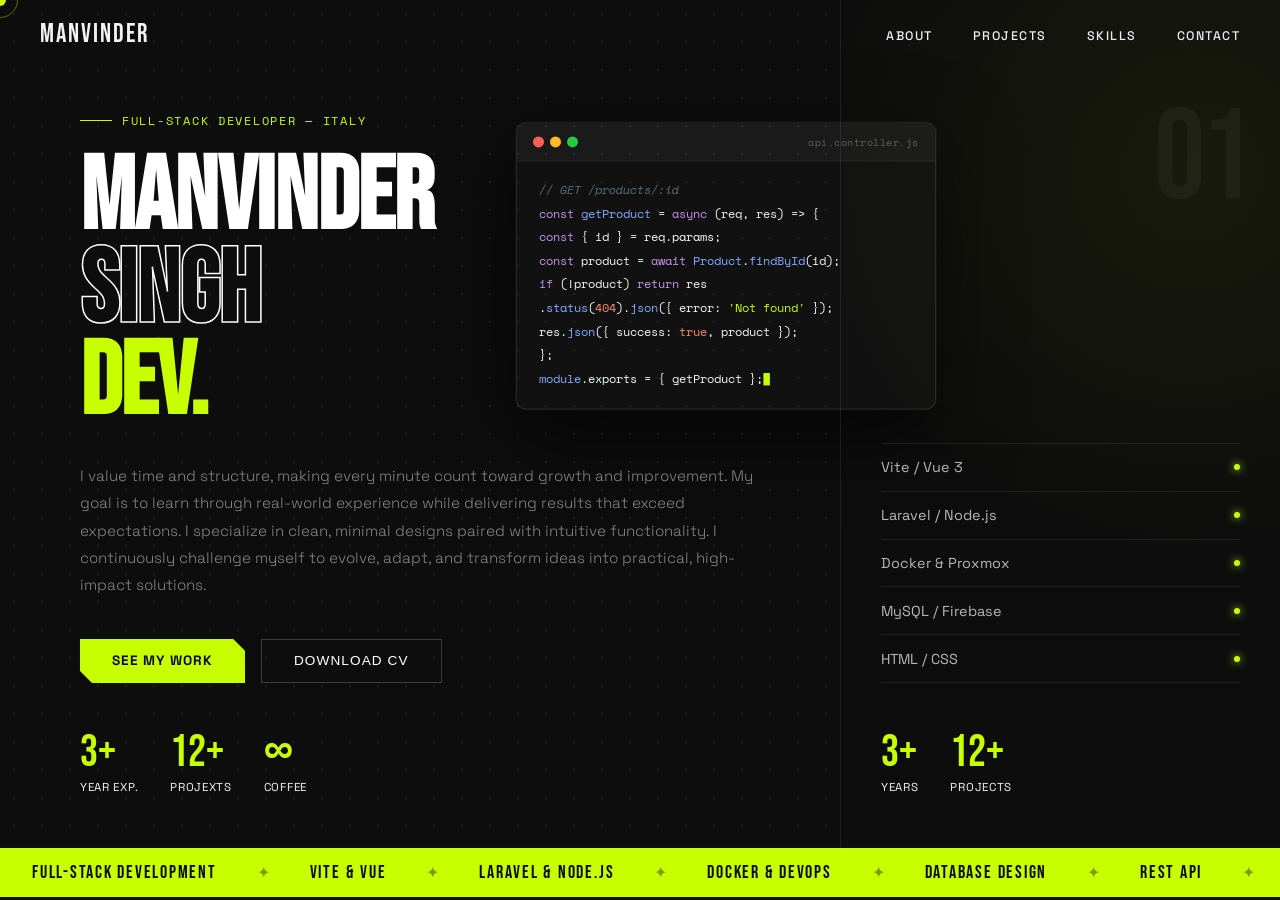
==== index.html @ b4a419e8 "[fix] view page" ====
<!DOCTYPE html>
<html lang="en">
<head>
    <meta charset="UTF-8">
    <meta name="viewport" content="width=device-width, initial-scale=1.0">
    <link rel="stylesheet" href="/css/style.css">
    <link rel="stylesheet" href="/css/navbar.css">
    <link rel="stylesheet" href="/css/main.css">
    <link href="https://fonts.googleapis.com/css2?family=Bebas+Neue&family=Space+Grotesk:wght@300;400;500;600;700&family=Space+Mono:ital@0;1&display=swap" rel="stylesheet">
    <title>Manvinder - Full Stack Web Developer</title>
</head>

<body>

    <div id="cursor"></div>
    <div id="cursor-ring"></div>

    <!-- NAVBAR -->
    <nav>
        <div class="nav-logo">Manvinder</div>
        <ul class="nav-links">
            <li><a href="">about</a></li>
            <li><a href="">projects</a></li>
            <li><a href="">skills</a></li>
            <li><a href="">contact</a></li>
        </ul>
    </nav>
    
    <!-- HERO -->
    <section id="hero">
        <!-- HERO LEFT -->
        <div class="hero-left">
            <div class="hero-label">Full-Stack Developer — Italy</div>
            <h1>MANVINDER<br>
                <span class="outline">SINGH</span><br>
                <span class="lime">DEV.</span>
            </h1>
            <p class="hero-desc">
                I value time and structure, making every minute count toward growth and improvement. My goal is to learn through real-world experience while delivering results that exceed expectations. I specialize in clean, minimal designs paired with intuitive functionality. I continuously challenge myself to evolve, adapt, and transform ideas into practical, high-impact solutions.
            </p>
            <div class="hero-ctas">
                <a href="#projects" class="btn-lime">See my work</a>
                <button href="#contacts" class="btn-contacts" onclick="openCV()">Download CV</button>
            </div>
            <div class="hero-stat-row">
                <div><div class="hs-num">3+</div><div class="hs-label">Year exp.</div></div>
                <div><div class="hs-num">12+</div><div class="hs-label">Projexts</div></div>
                <div><div class="hs-num">∞</div><div class="hs-label">Coffee</div></div>
            </div>
        </div>   

        <!-- TERMINAL CARD -->
        <div class="hero-terminal">
                <div class="ht-bar">
                    <span class="ht-dot" style="background:#ff5f57"></span>
                    <span class="ht-dot" style="background:#febc2e"></span>
                    <span class="ht-dot" style="background:#28c840"></span>
                    <span class="ht-filename">api.controller.js</span>
                </div>
                <div class="ht-body">
                    <div class="ht-line"><span class="ht-cmt">// GET /products/:id</span></div>
                    <div class="ht-line"><span class="ht-kw">const</span> <span class="ht-fn">getProduct</span> = <span class="ht-kw">async</span> (req, res) => {</div>
                    <div class="ht-line">  <span class="ht-kw">const</span> { id } = req.<span class="ht-var">params</span>;</div>
                    <div class="ht-line">  <span class="ht-kw">const</span> product = <span class="ht-kw">await</span> <span class="ht-fn">Product</span>.<span class="ht-fn">findById</span>(id);</div>
                    <div class="ht-line">  <span class="ht-kw">if</span> (!product) <span class="ht-kw">return</span> res</div>
                    <div class="ht-line">    .<span class="ht-fn">status</span>(<span class="ht-num">404</span>).<span class="ht-fn">json</span>({ error: <span class="ht-str">'Not found'</span> });</div>
                    <div class="ht-line">  res.<span class="ht-fn">json</span>({ success: <span class="ht-num">true</span>, product });</div>
                    <div class="ht-line">};</div>
                    <div class="ht-line"><span class="ht-fn">module</span>.<span class="ht-var">exports</span> = { getProduct };</div>
                </div>
        </div>
    <!-- HERO RIGHT -->
        <div class="hero-right">
            <div class="hero-num">01</div>
            <ul class="stack-list">
                <li><span>Vite / Vue 3</span><span class="stack-dot"></span></li>
                <li><span>Laravel / Node.js</span><span class="stack-dot"></span></li>
                <li><span>Docker & Proxmox</span><span class="stack-dot"></span></li>
                <li><span>MySQL / Firebase</span><span class="stack-dot"></span></li>
                <li><span>HTML / CSS</span><span class="stack-dot"></span></li>
            </ul>
            <div class="hero-stat-row">
                <div><div class="hs-num">3+</div><div class="hs-label">Years</div></div>
                <div><div class="hs-num">12+</div><div class="hs-label">Projects</div></div>
            </div>
        </div>
        
    </section>
    
    <!-- MARQUEE -->
    <div class="marquee-wrap">
        <div class="marquee-track">
            <span class="marquee-item">Full-Stack Development</span><span class="marquee-sep">✦</span>
            <span class="marquee-item">Vite &amp; Vue</span><span class="marquee-sep">✦</span>
            <span class="marquee-item">Laravel &amp; Node.js</span><span class="marquee-sep">✦</span>
            <span class="marquee-item">Docker &amp; DevOps</span><span class="marquee-sep">✦</span>
            <span class="marquee-item">Database Design</span><span class="marquee-sep">✦</span>
            <span class="marquee-item">REST API</span><span class="marquee-sep">✦</span>
            <span class="marquee-item">Open Source</span><span class="marquee-sep">✦</span>
            <span class="marquee-item">Home Lab</span><span class="marquee-sep">✦</span>
            <span class="marquee-item">Home Lab</span><span class="marquee-sep">✦</span>

            <span class="marquee-item">Full-Stack Development</span><span class="marquee-sep">✦</span>
            <span class="marquee-item">Vite &amp; Vue</span><span class="marquee-sep">✦</span>
            <span class="marquee-item">Laravel &amp; Node.js</span><span class="marquee-sep">✦</span>
            <span class="marquee-item">Docker &amp; DevOps</span><span class="marquee-sep">✦</span>
            <span class="marquee-item">Database Design</span><span class="marquee-sep">✦</span>
            <span class="marquee-item">REST API</span><span class="marquee-sep">✦</span>
            <span class="marquee-item">Open Source</span><span class="marquee-sep">✦</span>
            <span class="marquee-item">Home Lab</span><span class="marquee-sep">✦</span>
            <span class="marquee-item">Home Lab</span><span class="marquee-sep">✦</span>
        </div>
    </div>

    <!-- ABOUT -->
     <script src="/js/script.js"></script>
</body>
</html>
---- css/style.css ----
*{
    margin: 0;
    padding: 0;
    box-sizing: border-box;
    scroll-behavior: smooth;
}
:root{
    --text-light:#F5F5F0;
    --text-dark: #0d0d0d;
    --dark:#0d0d0d;
    --lime:#C8FF00;
    --border-dark:rgba(255,255,255,0.08);
}

body{
    font-family: 'Space Grotesk', sans-serif;
    background: var(--dark);
    color: var(--text-light);
    /* overflow: hidden; */
    cursor: none;
}
#cursor{
    width: 12px;
    height: 12px;
    background: var(--lime);
    border-radius: 50%;
    position: fixed;
    pointer-events: none;
    z-index: 9999;
    transition:width 0.2s,height 0.2s;
    transform:translate(-50%,-50%);
}
#cursor-ring{
    width: 36px;
    height: 36px;
    border: 1.5px solid var(--lime);
    border-radius: 50%;
    position: fixed;
    pointer-events: none;
    z-index: 9998;
    transform: translate(-50%,-50%);
    opacity: 0.4;
}

.hero-terminal{
  position: absolute;
  top: 35%; 
  left: 60%;
  transform: translate(-60%,-62%);
  width: min(420px,80%);
  background: #111;
  border: 1px solid rgba(255,255,255,0.1);
  border-radius: 10px;
  overflow: hidden;
  box-shadow: 0 24px 80px rgba(0,0,0,0.6),0 0 0 1px rgba(255,255,255,0.04);
  animation: term-float 6s ease-in-out infinite;
  z-index: 0;
}

@keyframes term-float{
  0%,100%{transform:translate(-60%,-62%) translateY(0)}
  50%{transform:translate(-60%,-62%) translateY(-12px)}
}
.ht-bar{
  display:flex;align-items:center;gap:6px;
  padding:0.65rem 1rem;
  background:#1a1a1a;
  border-bottom:1px solid rgba(255,255,255,0.06);
}
.ht-dot{width:11px;height:11px;border-radius:50%}
.ht-filename{
  font-family:'Space Mono',monospace;
  font-size: 0.65rem;
  color: rgba(255,255,255,0.3);
  margin-left: auto;
  letter-spacing: 0.05em;
}
.ht-body{padding:1.2rem 1.4rem;display:flex;flex-direction:column;gap:4px}
.ht-line{
  font-family:'Space Mono',monospace;
  font-size:0.72rem;line-height:1.7;
  white-space:nowrap;overflow:hidden;
  width:0;
  animation:type-in 0.5s steps(30,end) forwards;
}


/* stagger each line */
.ht-line:nth-child(1){animation-delay:0.3s}
.ht-line:nth-child(2){animation-delay:0.9s}
.ht-line:nth-child(3){animation-delay:1.5s}
.ht-line:nth-child(4){animation-delay:2.1s}
.ht-line:nth-child(5){animation-delay:2.7s}
.ht-line:nth-child(6){animation-delay:3.3s}
.ht-line:nth-child(7){animation-delay:3.9s}
.ht-line:nth-child(8){animation-delay:4.5s}
.ht-line:nth-child(9){animation-delay:5.1s}
@keyframes type-in{to{width:100%}}


/* cursor blink on last line */
.ht-line:last-child::after{
  content:'█';color:var(--lime);
  animation:blink 1s step-end infinite;
  font-size:0.65rem;
}
@keyframes blink{0%,100%{opacity:1}50%{opacity:0}}


/* syntax colours */
.ht-kw{color:#c792ea}
.ht-fn{color:#82aaff}
.ht-str{color:var(--lime)}
.ht-cmt{color:#546e7a;font-style:italic}
.ht-num{color:#f78c6c}
.ht-var{color:#eefff7}

/* dot-grid background on hero-left */
.hero-left{
  background-image:radial-gradient(rgba(255,255,255,0.07) 1px,transparent 1px);
  background-size:28px 28px;
}
---- css/navbar.css ----
nav{
    display: flex;
    justify-content: space-between;
    position: fixed;
    align-items: center;
    top: 0;
    right: 0;
    left: 0;
    z-index: 100;
    padding: 1.2rem 2.5rem;
    mix-blend-mode: difference;
}
.nav-logo{
    font-family:'Bebas Neue',sans-serif;
    font-size:1.6rem;letter-spacing:2px;
    color:#fff
}
.nav-links{
    display:flex;
    gap:2.5rem;
    list-style:none
}
.nav-links a{
    text-decoration:none;
    color:#fff;font-size:0.78rem;
    font-weight:500;letter-spacing:0.12em;
    text-transform:uppercase;
    transition:color 0.2s}
.nav-links a:hover{
    color:var(--lime)
}
---- css/main.css ----
#hero {
    height: 95.3vh;
    display: grid;
    grid-template-columns: 1fr 440px;
    position: relative;
    overflow: hidden;
}
.hero-left {
    padding: 6rem 5rem 4rem;
    display: flex;
    flex-direction: column;
    justify-content: flex-end;
    position: relative;
    z-index: 1;
}
.hero-label {
    font-family: 'Space Mono',monospace;
    font-size: 0.72rem;
    letter-spacing: 0.15em;
    text-transform: uppercase;
    color: var(--lime);margin-bottom:1.5rem;
    display: flex;
    align-items: center;
    gap: 10px;
}
.hero-label::before {
    content: '';
    display: block;
    width: 32px;
    height: 1px;
    background: var(--lime);
}
h1 {
    font-family: 'Bebas Neue',sans-serif;
    font-size: clamp(4rem,8vw,8rem);
    line-height: 0.9;
    letter-spacing: -1px;
    color: #fff;
}
h1 .outline {
    -webkit-text-stroke: 1.5px #fff;
    color: transparent;
}
h1 .lime {
    color: var(--lime);
}
.hero-desc {
    font-size: 0.95rem;
    color: rgba(255,255,255,0.5);
    max-width: 800px;
    margin-top: 2rem;
    line-height: 1.8;
    font-weight: 300;
}
.hero-ctas {
    display: flex;
    gap: 1rem;
    margin-top: 2.5rem;
    flex-wrap: wrap;
}
.btn-lime {
    background: var(--lime);
    color: var(--dark);
    padding: 0.85rem 2rem;
    font-weight: 700;
    font-size: 0.85rem;
    text-decoration: none;
    letter-spacing: 0.08em;
    text-transform: uppercase;
    transition: transform 0.2s,box-shadow 0.2s;
    clip-path: polygon(0 0,calc(100% - 12px) 0,100% 12px,100% 100%,12px 100%,0 calc(100% - 12px));
}
.btn-lime:hover {
    transform: translate(-2px,-2px);
    box-shadow: 4px 4px 0 rgba(200,255,0,0.3);
}
.btn-contacts {
    background: transparent;
    color: #fff;
    padding: 0.85rem 2rem;
    font-weight: 500;
    font-size: 0.85rem;
    text-decoration: none;
    letter-spacing: 0.08em;
    text-transform: uppercase;
    border: 1px solid rgba(255,255,255,0.2);
    transition: border-color 0.2s,background 0.2s;
}
.btn-contacts:hover {
    border-color: var(--lime);
    background: rgba(200,255,0,0.06);
}
.hero-right {
    background: var(--mid);
    border-left: 1px solid var(--border-dark);
    display: flex;
    flex-direction: column;
    justify-content: flex-end;
    padding: 8rem 2.5rem 4rem;
    position: relative;
    overflow: hidden;
}
.hero-right::before {
    content: '';
    position: absolute;
    top: 0;
    left: 0;
    right: 0;
    bottom: 0;
    background: radial-gradient(circle at 80% 20%,rgba(200,255,0,0.06) 0%,transparent 50%);
}
.hero-num {
    font-family: 'Bebas Neue',sans-serif;
    font-size: 8rem;
    line-height: 1;
    color: rgba(255,255,255,0.04);
    position: absolute;
    top: 6rem;
    right: 2rem;
    letter-spacing: -4px;
}
.stack-list {
    list-style: none;
    position: relative;
    z-index:1;
}
.stack-list li {
    display: flex;
    align-items: center;
    justify-content: space-between;
    padding: 0.9rem 0;
    border-bottom: 1px solid var(--border-dark);
    font-size: 0.9rem;
    color: rgba(255,255,255,0.7);
}
.stack-list li:first-child {
    border-top:1px solid var(--border-dark);
}
.stack-dot {
    width: 6px;
    height: 6px;
    border-radius: 50%;
    background: var(--lime);
    box-shadow: 0 0 8px var(--lime);
}
.hero-stat-row {
    display: flex;
    gap: 2rem;
    margin-top: 3rem;
    position: relative;
    z-index: 1;
}
.hs-num {
    font-family: 'Bebas Neue',sans-serif;
    font-size: 2.8rem;
    color: var(--lime);
    line-height: 1;
}
.hs-label {
    font-size: 0.72rem;
    color: var(--muted);
    letter-spacing: 0.06em;
    margin-top: 4px;
    text-transform: uppercase;
}
.marquee-wrap {
    background: var(--lime);
    color: var(--dark);
    padding: 0.9rem 0;
    overflow: hidden;
    white-space: nowrap;
    margin-top: -10px;
}
.marquee-track { 
    display:inline-flex;
    animation:marquee 18s linear infinite;
}
.marquee-item {
    font-family: 'Bebas Neue',sans-serif;
    font-size: 1.1rem;
    letter-spacing: 0.1em;
    padding: 0 2rem;
}
.marquee-sep {
    margin: 0 0.5rem;
    opacity: 0.4;
}

@keyframes marquee {
    from{ transform:translateX(0); } 
    to{ transform:translateX(-50%); }
}
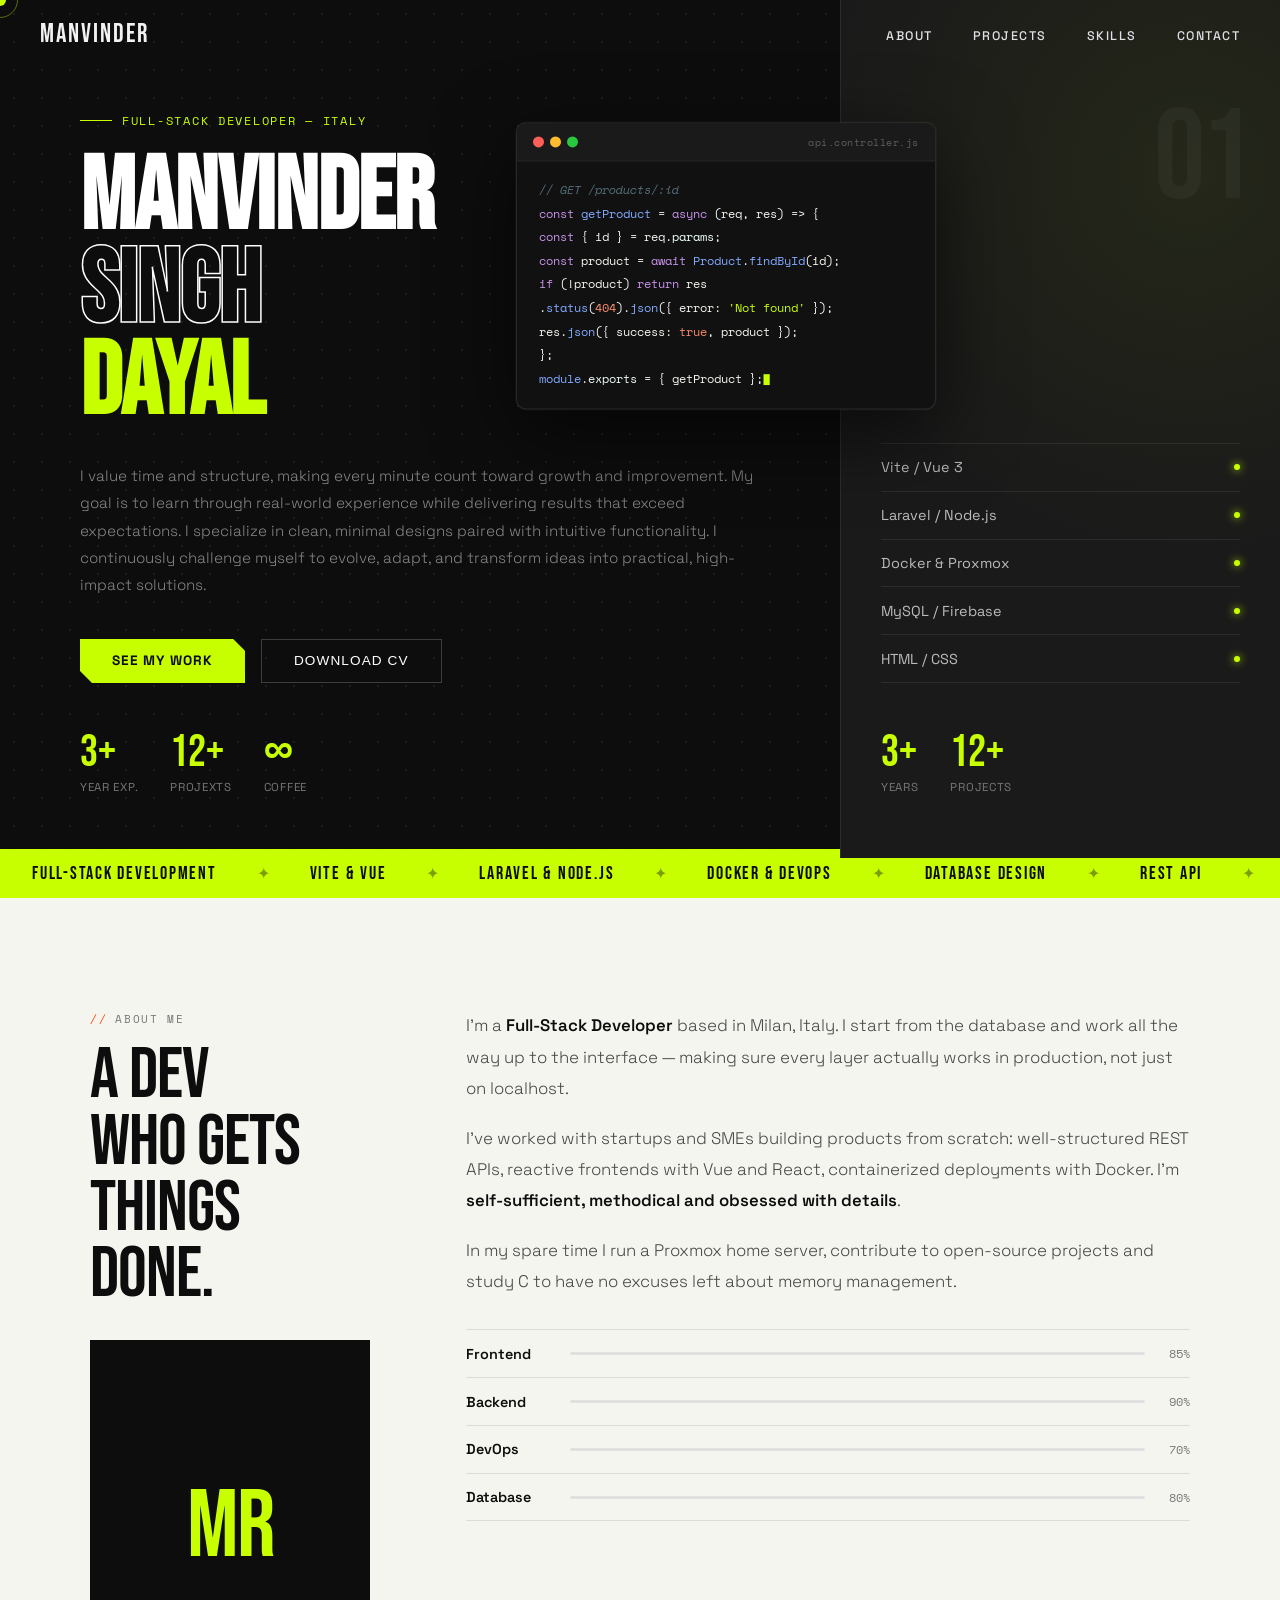
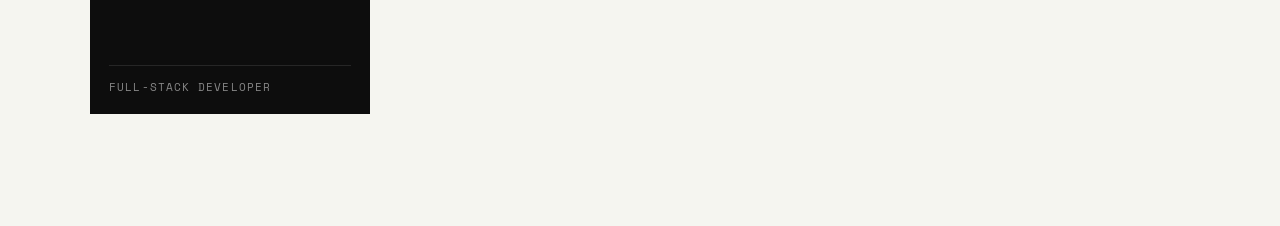
==== commit f2028692: "[added] about me section" ====
--- a/index.html
+++ b/index.html
@@ -6,6 +6,7 @@
     <link rel="stylesheet" href="/css/style.css">
     <link rel="stylesheet" href="/css/navbar.css">
     <link rel="stylesheet" href="/css/main.css">
+    <link rel="stylesheet" href="/css/aboutme.css">
     <link href="https://fonts.googleapis.com/css2?family=Bebas+Neue&family=Space+Grotesk:wght@300;400;500;600;700&family=Space+Mono:ital@0;1&display=swap" rel="stylesheet">
     <title>Manvinder - Full Stack Web Developer</title>
 </head>
@@ -33,7 +34,7 @@
             <div class="hero-label">Full-Stack Developer — Italy</div>
             <h1>MANVINDER<br>
                 <span class="outline">SINGH</span><br>
-                <span class="lime">DEV.</span>
+                <span class="lime">DAYAL</span>
             </h1>
             <p class="hero-desc">
                 I value time and structure, making every minute count toward growth and improvement. My goal is to learn through real-world experience while delivering results that exceed expectations. I specialize in clean, minimal designs paired with intuitive functionality. I continuously challenge myself to evolve, adapt, and transform ideas into practical, high-impact solutions.
@@ -98,7 +99,7 @@
             <span class="marquee-item">REST API</span><span class="marquee-sep">✦</span>
             <span class="marquee-item">Open Source</span><span class="marquee-sep">✦</span>
             <span class="marquee-item">Home Lab</span><span class="marquee-sep">✦</span>
-            <span class="marquee-item">Home Lab</span><span class="marquee-sep">✦</span>
+            <span class="marquee-item">n8n</span><span class="marquee-sep">✦</span>
 
             <span class="marquee-item">Full-Stack Development</span><span class="marquee-sep">✦</span>
             <span class="marquee-item">Vite &amp; Vue</span><span class="marquee-sep">✦</span>
@@ -108,10 +109,45 @@
             <span class="marquee-item">REST API</span><span class="marquee-sep">✦</span>
             <span class="marquee-item">Open Source</span><span class="marquee-sep">✦</span>
             <span class="marquee-item">Home Lab</span><span class="marquee-sep">✦</span>
-            <span class="marquee-item">Home Lab</span><span class="marquee-sep">✦</span>
+            <span class="marquee-item">n8n</span><span class="marquee-sep">✦</span>
         </div>
     </div>
-
+    <section id="about">
+        <div class="about-inner">
+            <div class="about-sidebar reveal-left">
+            <div class="about-tag">About me</div>
+            <div class="about-heading">A DEV<br>WHO GETS<br>THINGS DONE.</div>
+            <div class="about-img-block">MR</div>
+            </div>
+            <div class="about-main reveal">
+            <p>I'm a <strong>Full-Stack Developer</strong> based in Milan, Italy. I start from the database and work all the way up to the interface — making sure every layer actually works in production, not just on localhost.</p>
+            <p>I've worked with startups and SMEs building products from scratch: well-structured REST APIs, reactive frontends with Vue and React, containerized deployments with Docker. I'm <strong>self-sufficient, methodical and obsessed with details</strong>.</p>
+            <p>In my spare time I run a Proxmox home server, contribute to open-source projects and study C to have no excuses left about memory management.</p>
+            <div class="about-values">
+                <div class="value-row">
+                <span class="value-name">Frontend</span>
+                <div class="value-bar"><div class="value-fill" data-w="85" style="width:0%"></div></div>
+                <span class="value-pct">85%</span>
+                </div>
+                <div class="value-row">
+                <span class="value-name">Backend</span>
+                <div class="value-bar"><div class="value-fill" data-w="90" style="width:0%"></div></div>
+                <span class="value-pct">90%</span>
+                </div>
+                <div class="value-row">
+                <span class="value-name">DevOps</span>
+                <div class="value-bar"><div class="value-fill" data-w="70" style="width:0%"></div></div>
+                <span class="value-pct">70%</span>
+                </div>
+                <div class="value-row">
+                <span class="value-name">Database</span>
+                <div class="value-bar"><div class="value-fill" data-w="80" style="width:0%"></div></div>
+                <span class="value-pct">80%</span>
+                </div>
+            </div>
+            </div>
+        </div>
+    </section>
     <!-- ABOUT -->
      <script src="/js/script.js"></script>
 </body>
--- a/css/style.css
+++ b/css/style.css
@@ -5,11 +5,16 @@
     scroll-behavior: smooth;
 }
 :root{
+    --lime:#C8FF00;
+    --dark:#0D0D0D;
+    --mid:#1A1A1A;
+    --panel:#F5F5F0;
+    --accent:#FF3D00;
     --text-light:#F5F5F0;
-    --text-dark: #0d0d0d;
-    --dark:#0d0d0d;
-    --lime:#C8FF00;
+    --text-dark:#0D0D0D;
+    --muted:#777;
     --border-dark:rgba(255,255,255,0.08);
+    --border-light:rgba(0,0,0,0.1);
 }
 
 body{
@@ -54,7 +59,7 @@
   overflow: hidden;
   box-shadow: 0 24px 80px rgba(0,0,0,0.6),0 0 0 1px rgba(255,255,255,0.04);
   animation: term-float 6s ease-in-out infinite;
-  z-index: 0;
+  z-index: 999;
 }
 
 @keyframes term-float{
--- a/css/navbar.css
+++ b/css/navbar.css
@@ -6,7 +6,7 @@
     top: 0;
     right: 0;
     left: 0;
-    z-index: 100;
+    z-index: 1000;
     padding: 1.2rem 2.5rem;
     mix-blend-mode: difference;
 }
--- a/css/main.css
+++ b/css/main.css
@@ -4,6 +4,7 @@
     grid-template-columns: 1fr 440px;
     position: relative;
     overflow: hidden;
+    /* z-index: 999; */
 }
 .hero-left {
     padding: 6rem 5rem 4rem;
@@ -43,6 +44,9 @@
 }
 h1 .lime {
     color: var(--lime);
+}
+button{
+    cursor: none;
 }
 .hero-desc {
     font-size: 0.95rem;
@@ -69,7 +73,11 @@
     text-transform: uppercase;
     transition: transform 0.2s,box-shadow 0.2s;
     clip-path: polygon(0 0,calc(100% - 12px) 0,100% 12px,100% 100%,12px 100%,0 calc(100% - 12px));
-}
+    cursor: none;
+}
+/* .btn-lime:hover, #cursor{
+    background-color: black;
+} */
 .btn-lime:hover {
     transform: translate(-2px,-2px);
     box-shadow: 4px 4px 0 rgba(200,255,0,0.3);
@@ -122,7 +130,7 @@
 .stack-list {
     list-style: none;
     position: relative;
-    z-index:1;
+    z-index: 1;
 }
 .stack-list li {
     display: flex;
@@ -169,7 +177,7 @@
     padding: 0.9rem 0;
     overflow: hidden;
     white-space: nowrap;
-    margin-top: -10px;
+    margin-top: -9px;
 }
 .marquee-track { 
     display:inline-flex;
@@ -189,4 +197,20 @@
 @keyframes marquee {
     from{ transform:translateX(0); } 
     to{ transform:translateX(-50%); }
+}
+
+
+@media(max-width:1000px){
+  #hero{grid-template-columns:1fr}
+  .hero-right{display:none}
+  .about-inner{grid-template-columns:1fr;gap:3rem}
+  nav{padding:1rem 1.5rem}
+  nav .nav-links{display:none}
+  .hero-terminal{ width: min(400px); top: 30%; left: 75%;}
+}
+@media(max-width:600px){
+  #hero{grid-template-columns:1fr; height: fit-content;}
+  .hero-terminal{ width: min(400px); top: 125%; left: 60%;}
+  .marquee-wrap{margin-top: -3px;}
+  nav{display: hidden;}
 }
--- a/css/aboutme.css
+++ b/css/aboutme.css
@@ -0,0 +1,116 @@
+#about{
+    background:var(--panel);
+    color:var(--text-dark);
+    padding:7rem 2.5rem
+}
+.about-inner{
+    max-width:1100px;
+    margin:0 auto;
+    display:grid;
+    grid-template-columns:280px 1fr;
+    gap:6rem;
+    align-items:start
+}
+.about-tag{
+    font-family:'Space Mono',monospace;
+    font-size:0.7rem;
+    letter-spacing:0.15em;
+    text-transform:uppercase;
+    color:var(--muted);  
+    margin-bottom:1rem;
+    display:flex;
+    align-items:center;
+    gap:8px
+}
+.about-tag::before{
+    content:'//';
+    color:var(--accent);
+    font-style:italic
+}
+.about-heading{
+    font-family:'Bebas Neue',sans-serif;
+    font-size:4.5rem;
+    line-height:0.92;
+    letter-spacing:-1px;
+    color:var(--dark);
+    margin-bottom:2rem
+}
+.about-img-block{
+    width:100%;
+    aspect-ratio:3/4;
+    background:var(--dark);
+    display:flex;
+    align-items:center;
+    justify-content:center;
+    font-family:'Bebas Neue',sans-serif;
+    font-size:6rem;color:var(--lime);
+    letter-spacing:-2px;
+    position:relative;
+    overflow:hidden
+}
+.about-img-block::after{
+    content:'Full-Stack Developer';
+    position:absolute;
+    bottom:1.2rem;
+    left:1.2rem;
+    right:1.2rem;
+    font-family:'Space Mono',monospace;
+    font-size:0.68rem;
+    color:rgba(255,255,255,0.5);
+    letter-spacing:0.1em;
+    text-transform:uppercase;
+    border-top:1px solid rgba(255,255,255,0.1);
+    padding-top:0.8rem
+}
+.about-main p{
+    font-size:1.05rem;
+    line-height:1.85;
+    color:#444;
+    margin-bottom:1.2rem;
+    font-weight:300
+}
+.about-main p strong{
+    color:var(--dark);
+    font-weight:600
+}
+.about-values{
+    display:flex;
+    flex-direction:column;
+    gap:0;
+    margin-top:2rem
+}
+.value-row{
+    display:flex;
+    align-items:center;
+    justify-content:space-between;
+    padding:0.9rem 0;
+    border-bottom:1px solid var(--border-light);
+    font-size:0.9rem
+}
+.value-row:first-child{
+    border-top:1px solid var(--border-light)
+}
+.value-name{
+    font-weight:600;
+    color:var(--dark);
+    min-width:80px
+}
+.value-bar{
+    flex:1;
+    height:3px;
+    background:#e0e0e0;
+    margin:0 1.5rem;
+    border-radius:2px;
+    overflow:hidden
+}
+.value-fill{
+    height:100%;
+    background:var(--dark);
+    border-radius:2px;
+    transition:width 1.2s cubic-bezier(.2,.8,.2,1);
+}
+.value-pct{
+    font-family:'Space Mono',monospace;
+    font-size:0.75rem;
+    color:var(--muted)
+}
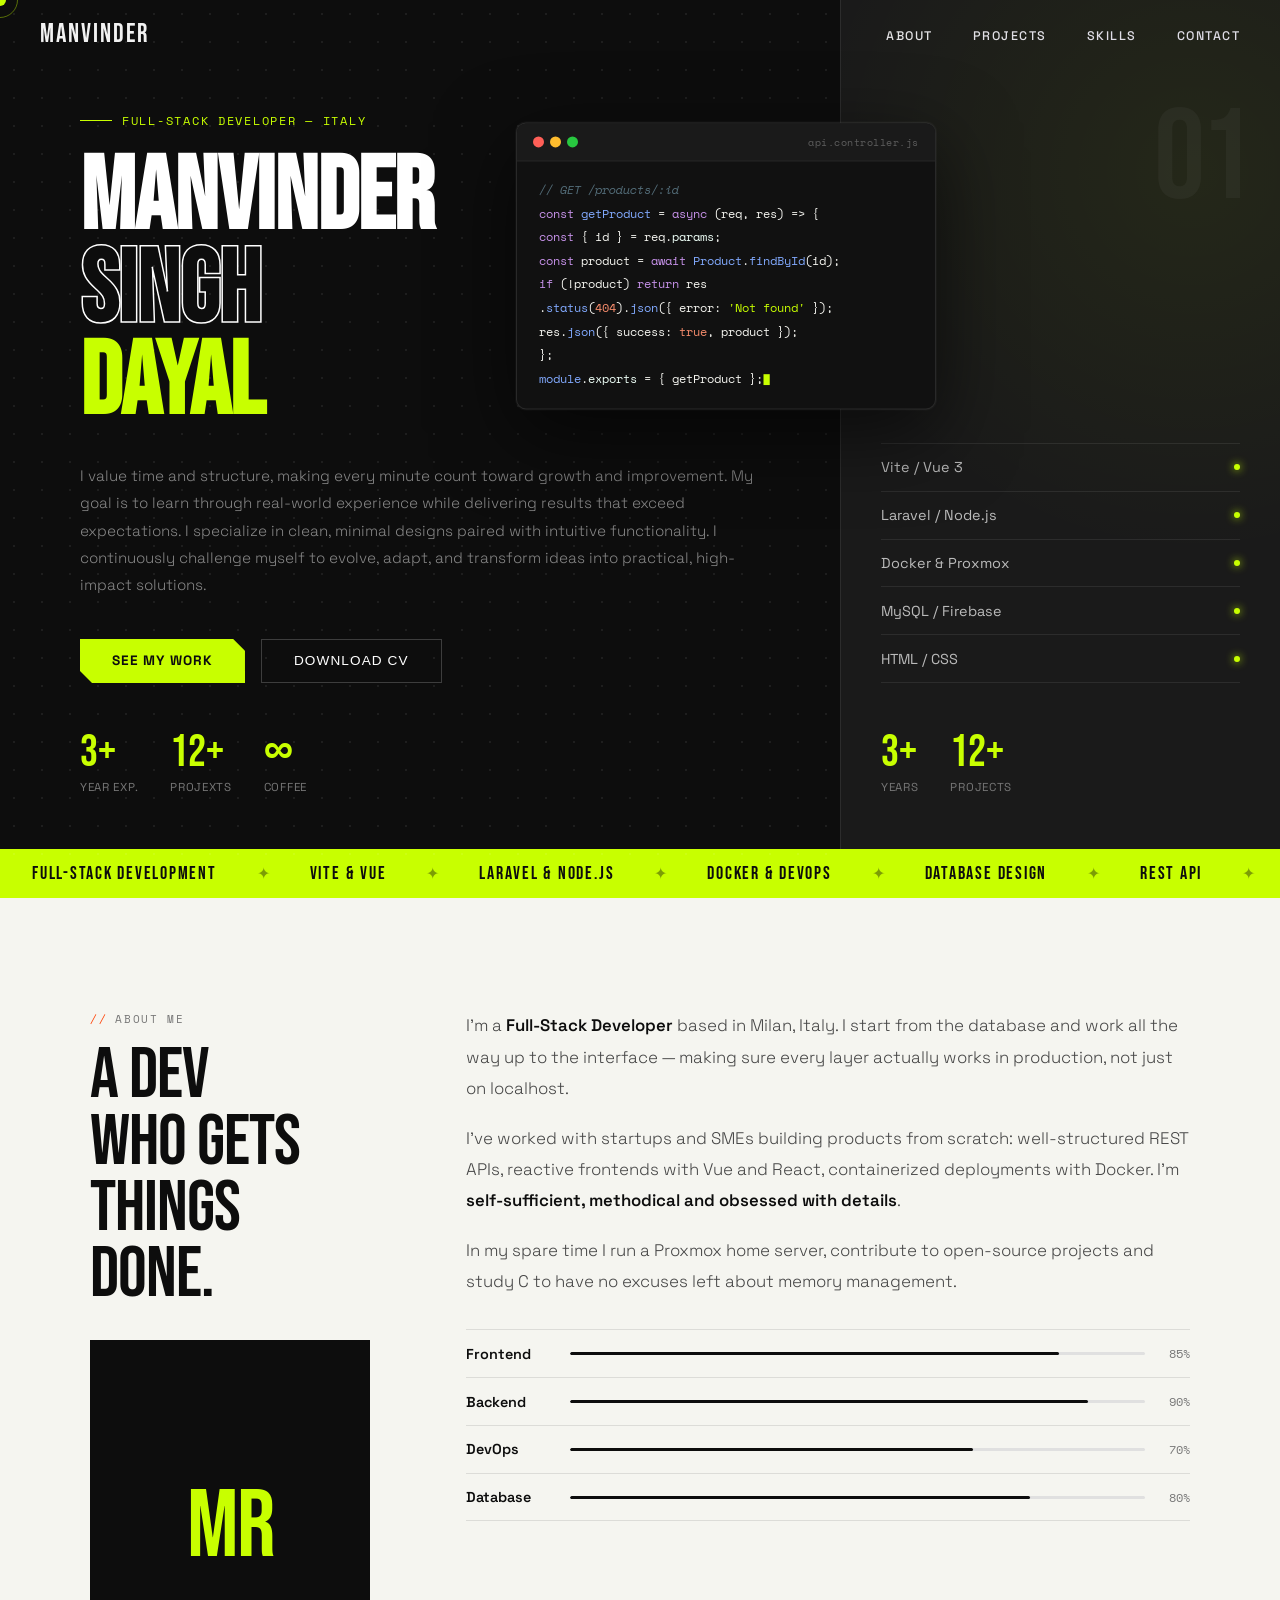
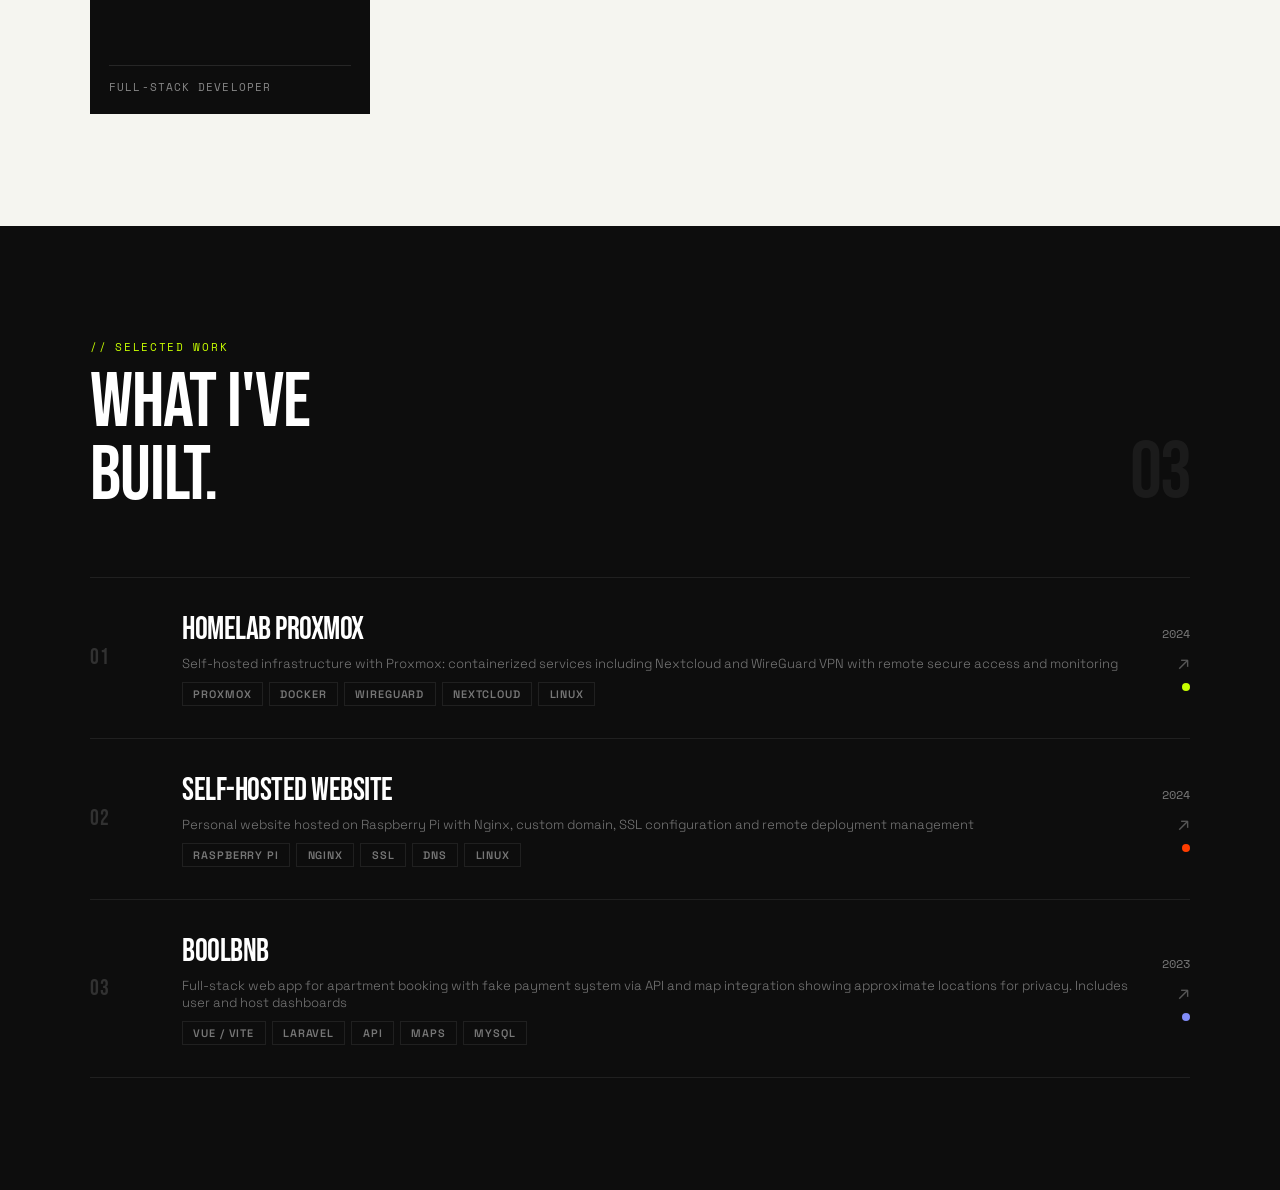
==== commit 0faea38d: "[added] project section, loading animations annd other minor fixes" ====
--- a/index.html
+++ b/index.html
@@ -5,8 +5,9 @@
     <meta name="viewport" content="width=device-width, initial-scale=1.0">
     <link rel="stylesheet" href="/css/style.css">
     <link rel="stylesheet" href="/css/navbar.css">
+    <link rel="stylesheet" href="/css/aboutme.css">
+    <link rel="stylesheet" href="/css/projects.css">
     <link rel="stylesheet" href="/css/main.css">
-    <link rel="stylesheet" href="/css/aboutme.css">
     <link href="https://fonts.googleapis.com/css2?family=Bebas+Neue&family=Space+Grotesk:wght@300;400;500;600;700&family=Space+Mono:ital@0;1&display=swap" rel="stylesheet">
     <title>Manvinder - Full Stack Web Developer</title>
 </head>
@@ -112,6 +113,9 @@
             <span class="marquee-item">n8n</span><span class="marquee-sep">✦</span>
         </div>
     </div>
+
+
+    <!-- ABOUT ME -->
     <section id="about">
         <div class="about-inner">
             <div class="about-sidebar reveal-left">
@@ -148,7 +152,90 @@
             </div>
         </div>
     </section>
-    <!-- ABOUT -->
+
+    <!-- PROJECTS -->
+    <section id="projects">
+        <div class="proj-header reveal">
+            <div>
+                <div class="sec-tag">Selected work</div>
+                <div class="proj-title">WHAT I'VE<br>BUILT.</div>
+            </div>
+            <div class="proj-counter">03</div>
+        </div>
+
+        <div class="projects-list">
+
+            <!-- PROGETTO 1 -->
+            <div class="project-item reveal">
+                <div class="pi-num">01</div>
+                <div>
+                    <div class="pi-title">HOMELAB PROXMOX</div>
+                    <div class="pi-desc">
+                        Self-hosted infrastructure with Proxmox: containerized services including Nextcloud and WireGuard VPN with remote secure access and monitoring
+                    </div>
+                    <div class="pi-tags">
+                        <span class="pi-tag">Proxmox</span>
+                        <span class="pi-tag">Docker</span>
+                        <span class="pi-tag">WireGuard</span>
+                        <span class="pi-tag">Nextcloud</span>
+                        <span class="pi-tag">Linux</span>
+                    </div>
+                </div>
+                <div class="pi-right">
+                    <span class="pi-year">2024</span>
+                    <span class="pi-arrow">↗</span>
+                    <div class="pi-color" style="background:var(--lime)"></div>
+                </div>
+            </div>
+
+            <!-- PROGETTO 2 -->
+            <div class="project-item reveal">
+                <div class="pi-num">02</div>
+                <div>
+                    <div class="pi-title">SELF-HOSTED WEBSITE</div>
+                    <div class="pi-desc">
+                        Personal website hosted on Raspberry Pi with Nginx, custom domain, SSL configuration and remote deployment management
+                    </div>
+                    <div class="pi-tags">
+                        <span class="pi-tag">Raspberry Pi</span>
+                        <span class="pi-tag">Nginx</span>
+                        <span class="pi-tag">SSL</span>
+                        <span class="pi-tag">DNS</span>
+                        <span class="pi-tag">Linux</span>
+                    </div>
+                </div>
+                <div class="pi-right">
+                    <span class="pi-year">2024</span>
+                    <span class="pi-arrow">↗</span>
+                    <div class="pi-color" style="background:var(--accent)"></div>
+                </div>
+            </div>
+
+            <!-- PROGETTO 3 -->
+            <div class="project-item reveal">
+                <div class="pi-num">03</div>
+                <div>
+                    <div class="pi-title">BOOLBNB</div>
+                    <div class="pi-desc">
+                        Full-stack web app for apartment booking with fake payment system via API and map integration showing approximate locations for privacy. Includes user and host dashboards
+                    </div>
+                    <div class="pi-tags">
+                        <span class="pi-tag">Vue / Vite</span>
+                        <span class="pi-tag">Laravel</span>
+                        <span class="pi-tag">API</span>
+                        <span class="pi-tag">Maps</span>
+                        <span class="pi-tag">MySQL</span>
+                    </div>
+                </div>
+                <div class="pi-right">
+                    <span class="pi-year">2023</span>
+                    <span class="pi-arrow">↗</span>
+                    <div class="pi-color" style="background:#818CF8"></div>
+                </div>
+            </div>
+
+        </div>
+    </section>
      <script src="/js/script.js"></script>
 </body>
 </html>
--- a/css/style.css
+++ b/css/style.css
@@ -47,20 +47,7 @@
     opacity: 0.4;
 }
 
-.hero-terminal{
-  position: absolute;
-  top: 35%; 
-  left: 60%;
-  transform: translate(-60%,-62%);
-  width: min(420px,80%);
-  background: #111;
-  border: 1px solid rgba(255,255,255,0.1);
-  border-radius: 10px;
-  overflow: hidden;
-  box-shadow: 0 24px 80px rgba(0,0,0,0.6),0 0 0 1px rgba(255,255,255,0.04);
-  animation: term-float 6s ease-in-out infinite;
-  z-index: 999;
-}
+
 
 @keyframes term-float{
   0%,100%{transform:translate(-60%,-62%) translateY(0)}
@@ -124,4 +111,24 @@
 .hero-left{
   background-image:radial-gradient(rgba(255,255,255,0.07) 1px,transparent 1px);
   background-size:28px 28px;
+}
+
+
+.reveal{
+  opacity:0;
+  transform:translateY(40px);
+  transition:opacity 0.7s ease,transform 0.7s ease
+}
+.reveal.visible{
+  opacity:1;
+  transform:translateY(0)
+}
+.reveal-left{
+  opacity:0;
+  transform:translateX(-30px);
+  transition:opacity 0.7s ease,transform 0.7s ease
+}
+.reveal-left.visible{
+  opacity:1;
+  transform:translateX(0)
 }
--- a/css/projects.css
+++ b/css/projects.css
@@ -0,0 +1,137 @@
+#projects {
+    background: var(--dark);
+    padding: 7rem 2.5rem;
+}
+
+.proj-header {
+    max-width: 1100px;
+    margin: 0 auto 4rem;
+    display: flex;
+    align-items: flex-end;
+    justify-content: space-between;
+}
+
+.sec-tag {
+    font-family: 'Space Mono', monospace;
+    font-size: 0.7rem;
+    letter-spacing: 0.15em;
+    text-transform: uppercase;
+    color: var(--lime);
+    display: flex;
+    align-items: center;
+    gap: 8px;
+    margin-bottom: 0.75rem;
+}
+
+.sec-tag::before {
+    content: '//';
+}
+
+.proj-title {
+    font-family: 'Bebas Neue', sans-serif;
+    font-size: clamp(3rem, 6vw, 5.5rem);
+    line-height: 0.95;
+    letter-spacing: -1px;
+    color: #fff;
+}
+
+.proj-counter {
+    font-family: 'Bebas Neue', sans-serif;
+    font-size: 5rem;
+    color: rgba(255, 255, 255, 0.06);
+    letter-spacing: -2px;
+    line-height: 1;
+}
+
+/* LISTA PROGETTI */
+.projects-list {
+    max-width: 1100px;
+    margin: 0 auto;
+}
+
+.project-item {
+    display: grid;
+    grid-template-columns: 60px 1fr auto;
+    gap: 2rem;
+    align-items: center;
+    padding: 2rem 0;
+    border-bottom: 1px solid var(--border-dark);
+    cursor: default;
+}
+
+.project-item:first-child {
+    border-top: 1px solid var(--border-dark);
+}
+
+.project-item:hover .pi-num {
+    color: var(--lime);
+}
+
+.project-item:hover .pi-arrow {
+    transform: translate(4px, -4px);
+    color: var(--lime);
+}
+
+.pi-num {
+    font-family: 'Bebas Neue', sans-serif;
+    font-size: 1.4rem;
+    color: rgba(255, 255, 255, 0.15);
+    transition: color 0.2s;
+    letter-spacing: 1px;
+}
+
+.pi-title {
+    font-family: 'Bebas Neue', sans-serif;
+    font-size: 2rem;
+    letter-spacing: -0.5px;
+    color: #fff;
+    margin-bottom: 0.4rem;
+}
+
+.pi-desc {
+    font-size: 0.82rem;
+    color: var(--muted);
+    font-weight: 300;
+}
+
+.pi-tags {
+    display: flex;
+    gap: 6px;
+    flex-wrap: wrap;
+    margin-top: 0.6rem;
+}
+
+.pi-tag {
+    font-size: 0.68rem;
+    font-weight: 600;
+    letter-spacing: 0.08em;
+    text-transform: uppercase;
+    padding: 0.25rem 0.65rem;
+    border: 1px solid var(--border-dark);
+    color: var(--muted);
+}
+
+.pi-right {
+    display: flex;
+    flex-direction: column;
+    align-items: flex-end;
+    gap: 0.5rem;
+}
+
+.pi-year {
+    font-family: 'Space Mono', monospace;
+    font-size: 0.72rem;
+    color: var(--muted);
+}
+
+.pi-arrow {
+    font-size: 1.2rem;
+    color: rgba(255, 255, 255, 0.3);
+    transition: transform 0.2s, color 0.2s;
+}
+
+.pi-color {
+    width: 8px;
+    height: 8px;
+    border-radius: 50%;
+}
--- a/css/main.css
+++ b/css/main.css
@@ -107,6 +107,7 @@
     padding: 8rem 2.5rem 4rem;
     position: relative;
     overflow: hidden;
+    z-index: -1;
 }
 .hero-right::before {
     content: '';
@@ -127,6 +128,20 @@
     right: 2rem;
     letter-spacing: -4px;
 }
+.hero-terminal{
+  position: absolute;
+  top: 35%; 
+  left: 60%;
+  transform: translate(-60%,-62%);
+  width: min(420px,80%);
+  background: #111;
+  border: 1px solid rgba(255,255,255,0.1);
+  border-radius: 10px;
+  overflow: hidden;
+  box-shadow: 0 24px 80px rgba(0,0,0,0.6),0 0 0 1px rgba(255,255,255,0.04);
+  animation: term-float 6s ease-in-out infinite;
+  z-index: 999;
+}
 .stack-list {
     list-style: none;
     position: relative;
@@ -201,16 +216,21 @@
 
 
 @media(max-width:1000px){
-  #hero{grid-template-columns:1fr}
-  .hero-right{display:none}
-  .about-inner{grid-template-columns:1fr;gap:3rem}
-  nav{padding:1rem 1.5rem}
-  nav .nav-links{display:none}
-  .hero-terminal{ width: min(400px); top: 30%; left: 75%;}
+    nav{padding:1rem 1.5rem}
+    nav .nav-links{display:none}
+    #hero{grid-template-columns:1fr}
+    .hero-right{display:none}
+    .hero-terminal{ width: min(400px); top: 30%; left: 75%;}
+    .about-inner{grid-template-columns:1fr;gap:3rem}
+    
 }
 @media(max-width:600px){
   #hero{grid-template-columns:1fr; height: fit-content;}
-  .hero-terminal{ width: min(400px); top: 125%; left: 60%;}
+  /* .hero-terminal{ width: min(400px); top: 125%; left: 60%; z-index: 1000;} */
   .marquee-wrap{margin-top: -3px;}
   nav{display: hidden;}
+}
+
+@media(max-width: 800px){
+    .hero-terminal{display: none;}
 }
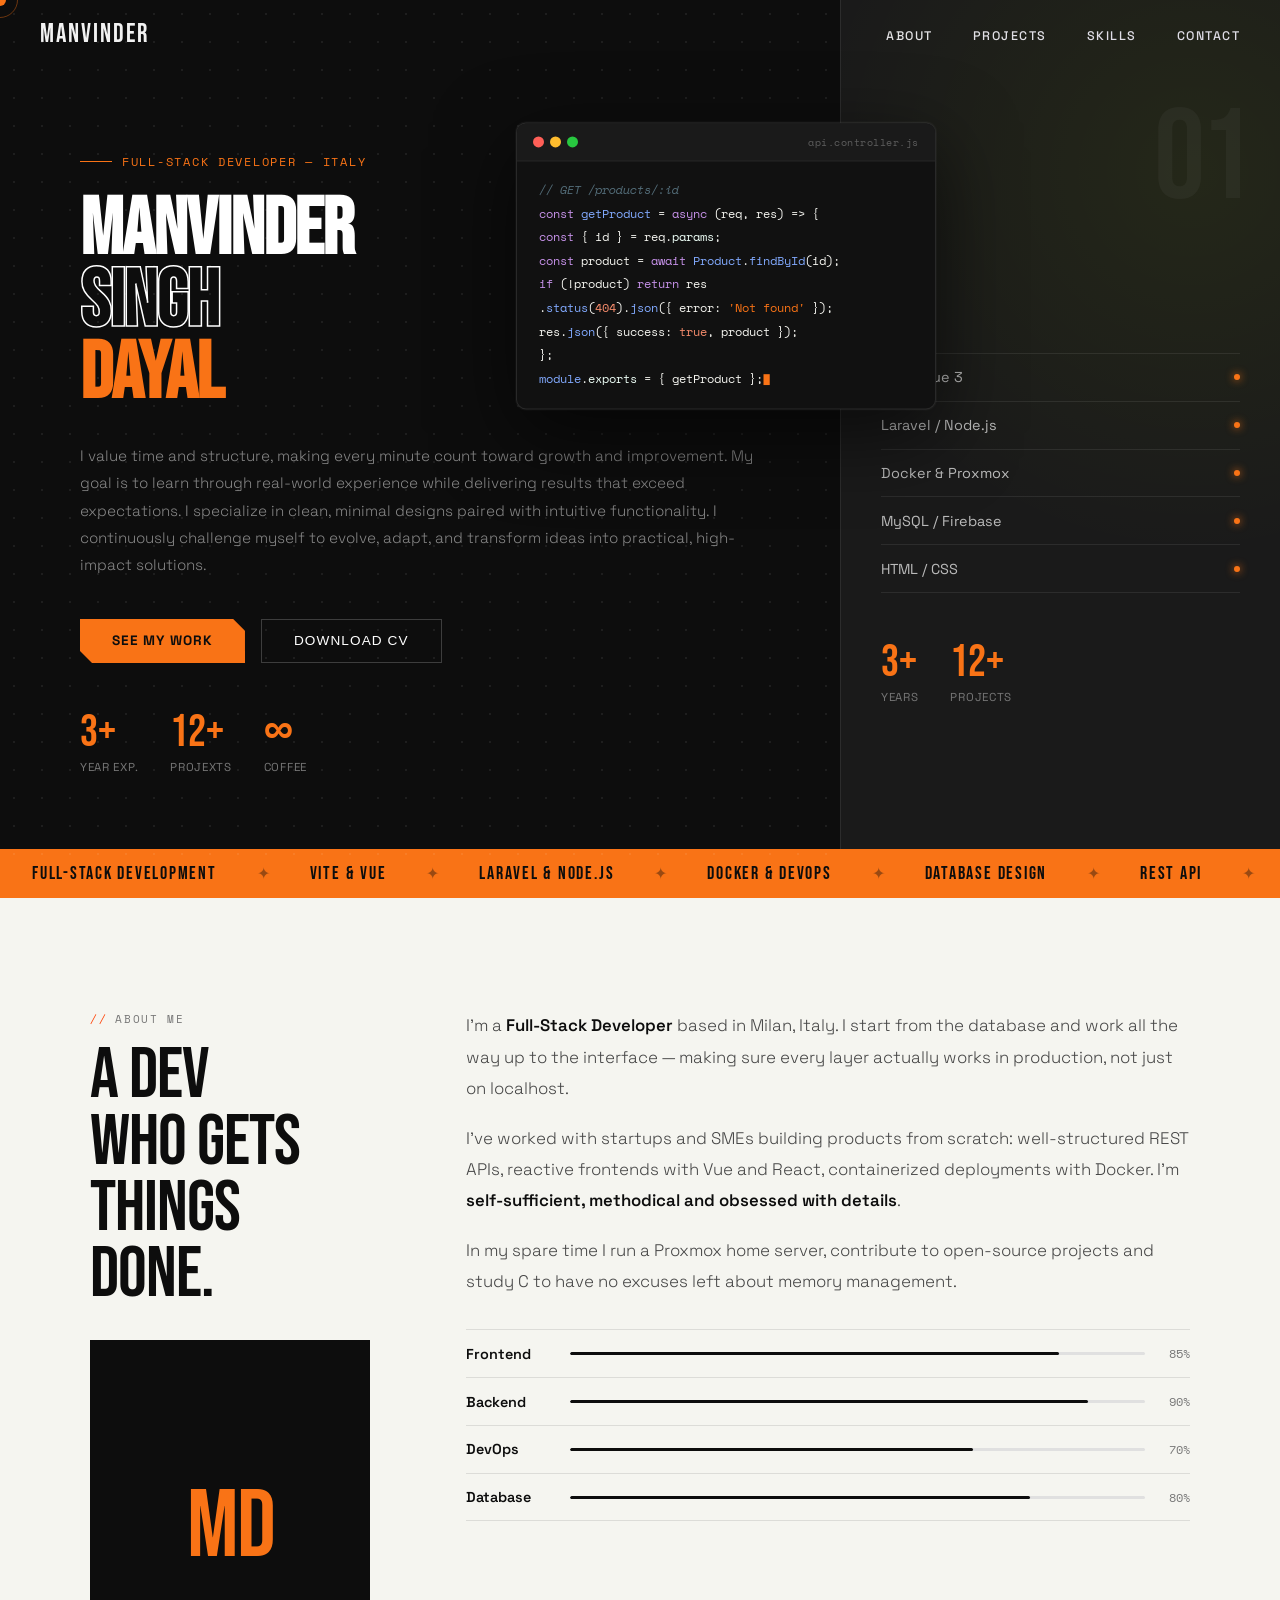
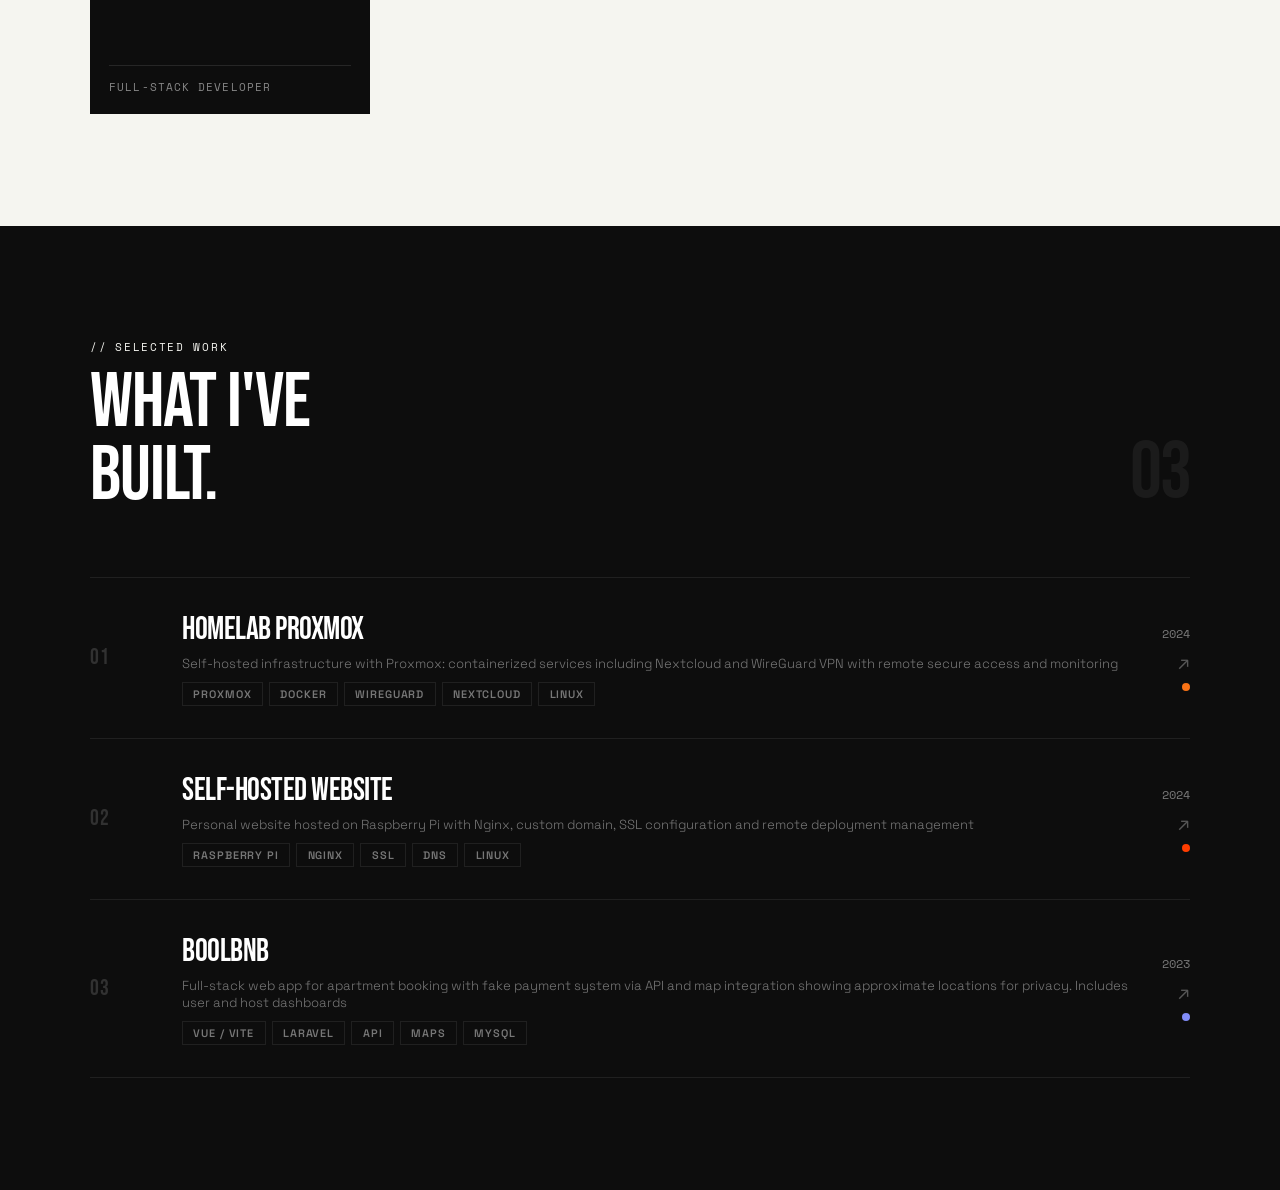
==== commit e989f97a: "[changed] mian color and [fixed] media queries" ====
--- a/index.html
+++ b/index.html
@@ -35,13 +35,13 @@
             <div class="hero-label">Full-Stack Developer — Italy</div>
             <h1>MANVINDER<br>
                 <span class="outline">SINGH</span><br>
-                <span class="lime">DAYAL</span>
+                <span class="main">DAYAL</span>
             </h1>
             <p class="hero-desc">
                 I value time and structure, making every minute count toward growth and improvement. My goal is to learn through real-world experience while delivering results that exceed expectations. I specialize in clean, minimal designs paired with intuitive functionality. I continuously challenge myself to evolve, adapt, and transform ideas into practical, high-impact solutions.
             </p>
             <div class="hero-ctas">
-                <a href="#projects" class="btn-lime">See my work</a>
+                <a href="#projects" class="btn-main">See my work</a>
                 <button href="#contacts" class="btn-contacts" onclick="openCV()">Download CV</button>
             </div>
             <div class="hero-stat-row">
@@ -121,7 +121,7 @@
             <div class="about-sidebar reveal-left">
             <div class="about-tag">About me</div>
             <div class="about-heading">A DEV<br>WHO GETS<br>THINGS DONE.</div>
-            <div class="about-img-block">MR</div>
+            <div class="about-img-block">MD</div>
             </div>
             <div class="about-main reveal">
             <p>I'm a <strong>Full-Stack Developer</strong> based in Milan, Italy. I start from the database and work all the way up to the interface — making sure every layer actually works in production, not just on localhost.</p>
@@ -184,7 +184,7 @@
                 <div class="pi-right">
                     <span class="pi-year">2024</span>
                     <span class="pi-arrow">↗</span>
-                    <div class="pi-color" style="background:var(--lime)"></div>
+                    <div class="pi-color" style="background:var(--main)"></div>
                 </div>
             </div>
 
--- a/css/style.css
+++ b/css/style.css
@@ -5,7 +5,7 @@
     scroll-behavior: smooth;
 }
 :root{
-    --lime:#C8FF00;
+    --main:#F97316;
     --dark:#0D0D0D;
     --mid:#1A1A1A;
     --panel:#F5F5F0;
@@ -27,7 +27,7 @@
 #cursor{
     width: 12px;
     height: 12px;
-    background: var(--lime);
+    background: var(--main);
     border-radius: 50%;
     position: fixed;
     pointer-events: none;
@@ -38,7 +38,7 @@
 #cursor-ring{
     width: 36px;
     height: 36px;
-    border: 1.5px solid var(--lime);
+    border: 1.5px solid var(--main);
     border-radius: 50%;
     position: fixed;
     pointer-events: none;
@@ -92,7 +92,7 @@
 
 /* cursor blink on last line */
 .ht-line:last-child::after{
-  content:'█';color:var(--lime);
+  content:'█';color:var(--main);
   animation:blink 1s step-end infinite;
   font-size:0.65rem;
 }
@@ -102,16 +102,11 @@
 /* syntax colours */
 .ht-kw{color:#c792ea}
 .ht-fn{color:#82aaff}
-.ht-str{color:var(--lime)}
+.ht-str{color:var(--main)}
 .ht-cmt{color:#546e7a;font-style:italic}
 .ht-num{color:#f78c6c}
 .ht-var{color:#eefff7}
 
-/* dot-grid background on hero-left */
-.hero-left{
-  background-image:radial-gradient(rgba(255,255,255,0.07) 1px,transparent 1px);
-  background-size:28px 28px;
-}
 
 
 .reveal{
--- a/css/navbar.css
+++ b/css/navbar.css
@@ -27,5 +27,5 @@
     text-transform:uppercase;
     transition:color 0.2s}
 .nav-links a:hover{
-    color:var(--lime)
+    color:var(--main)
 }
--- a/css/aboutme.css
+++ b/css/aboutme.css
@@ -43,7 +43,7 @@
     align-items:center;
     justify-content:center;
     font-family:'Bebas Neue',sans-serif;
-    font-size:6rem;color:var(--lime);
+    font-size:6rem;color:var(--main);
     letter-spacing:-2px;
     position:relative;
     overflow:hidden
--- a/css/main.css
+++ b/css/main.css
@@ -4,10 +4,16 @@
     grid-template-columns: 1fr 440px;
     position: relative;
     overflow: hidden;
-    /* z-index: 999; */
-}
+}
+
+/* dot-grid background on hero-left */
+.hero-left{
+  background-image:radial-gradient(rgba(255,255,255,0.07) 1px,transparent 1px);
+  background-size:28px 28px;
+}
+
 .hero-left {
-    padding: 6rem 5rem 4rem;
+    padding: 6rem 5rem  10%;
     display: flex;
     flex-direction: column;
     justify-content: flex-end;
@@ -19,7 +25,7 @@
     font-size: 0.72rem;
     letter-spacing: 0.15em;
     text-transform: uppercase;
-    color: var(--lime);margin-bottom:1.5rem;
+    color: var(--main);margin-bottom:1.5rem;
     display: flex;
     align-items: center;
     gap: 10px;
@@ -29,7 +35,7 @@
     display: block;
     width: 32px;
     height: 1px;
-    background: var(--lime);
+    background: var(--main);
 }
 h1 {
     font-family: 'Bebas Neue',sans-serif;
@@ -42,8 +48,8 @@
     -webkit-text-stroke: 1.5px #fff;
     color: transparent;
 }
-h1 .lime {
-    color: var(--lime);
+h1 .main {
+    color: var(--main);
 }
 button{
     cursor: none;
@@ -62,8 +68,8 @@
     margin-top: 2.5rem;
     flex-wrap: wrap;
 }
-.btn-lime {
-    background: var(--lime);
+.btn-main {
+    background: var(--main);
     color: var(--dark);
     padding: 0.85rem 2rem;
     font-weight: 700;
@@ -75,10 +81,10 @@
     clip-path: polygon(0 0,calc(100% - 12px) 0,100% 12px,100% 100%,12px 100%,0 calc(100% - 12px));
     cursor: none;
 }
-/* .btn-lime:hover, #cursor{
+/* .btn-main:hover, #cursor{
     background-color: black;
 } */
-.btn-lime:hover {
+.btn-main:hover {
     transform: translate(-2px,-2px);
     box-shadow: 4px 4px 0 rgba(200,255,0,0.3);
 }
@@ -95,7 +101,7 @@
     transition: border-color 0.2s,background 0.2s;
 }
 .btn-contacts:hover {
-    border-color: var(--lime);
+    border-color: var(--main);
     background: rgba(200,255,0,0.06);
 }
 .hero-right {
@@ -104,7 +110,7 @@
     display: flex;
     flex-direction: column;
     justify-content: flex-end;
-    padding: 8rem 2.5rem 4rem;
+    padding: 8rem 2.5rem 35%;
     position: relative;
     overflow: hidden;
     z-index: -1;
@@ -163,8 +169,8 @@
     width: 6px;
     height: 6px;
     border-radius: 50%;
-    background: var(--lime);
-    box-shadow: 0 0 8px var(--lime);
+    background: var(--main);
+    box-shadow: 0 0 8px var(--main);
 }
 .hero-stat-row {
     display: flex;
@@ -176,7 +182,7 @@
 .hs-num {
     font-family: 'Bebas Neue',sans-serif;
     font-size: 2.8rem;
-    color: var(--lime);
+    color: var(--main);
     line-height: 1;
 }
 .hs-label {
@@ -187,7 +193,7 @@
     text-transform: uppercase;
 }
 .marquee-wrap {
-    background: var(--lime);
+    background: var(--main);
     color: var(--dark);
     padding: 0.9rem 0;
     overflow: hidden;
@@ -233,4 +239,21 @@
 
 @media(max-width: 800px){
     .hero-terminal{display: none;}
+}
+
+
+@media(max-width: 1600px){
+    h1{
+        font-size: 500%;
+    }
+}
+@media(max-width: 1200px){
+    h1{
+        font-size: 300%;
+    }
+
+
+    .hero-left p{
+        font-size: 0.7rem;
+    }
 }
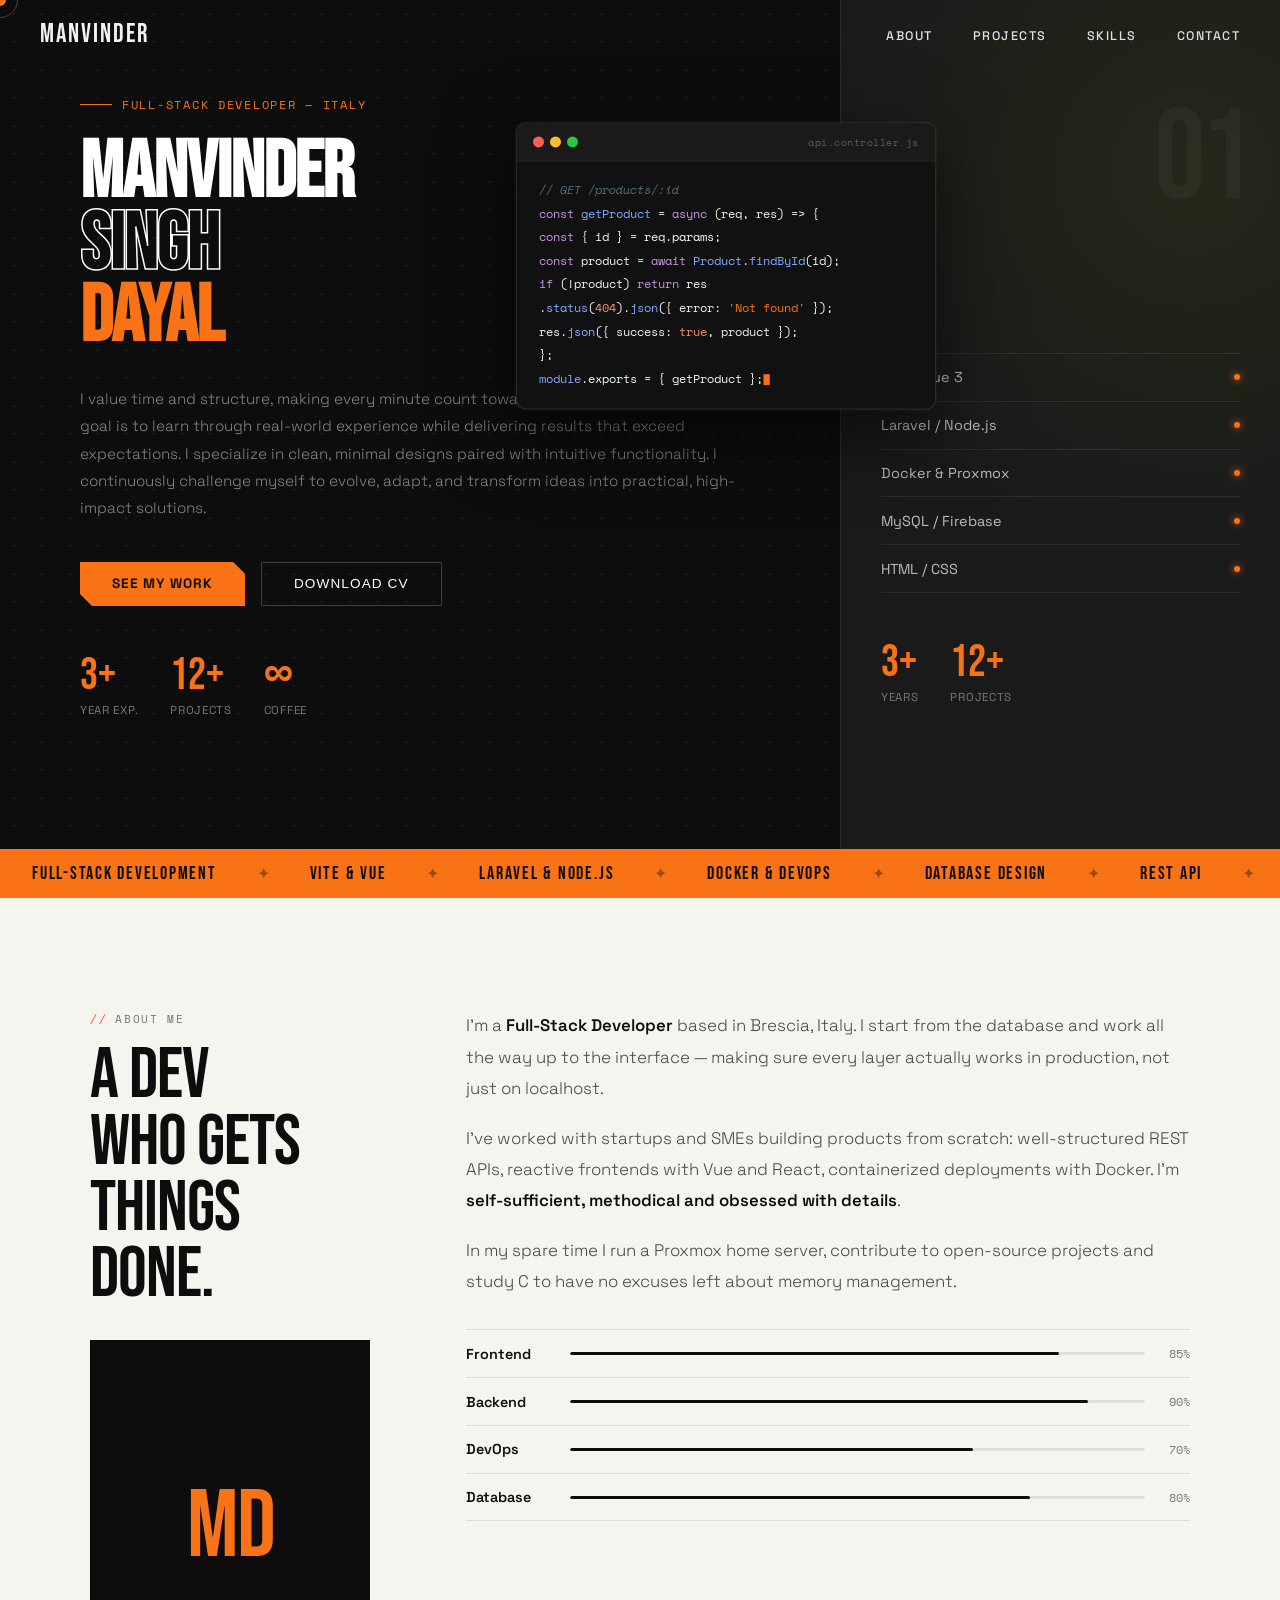
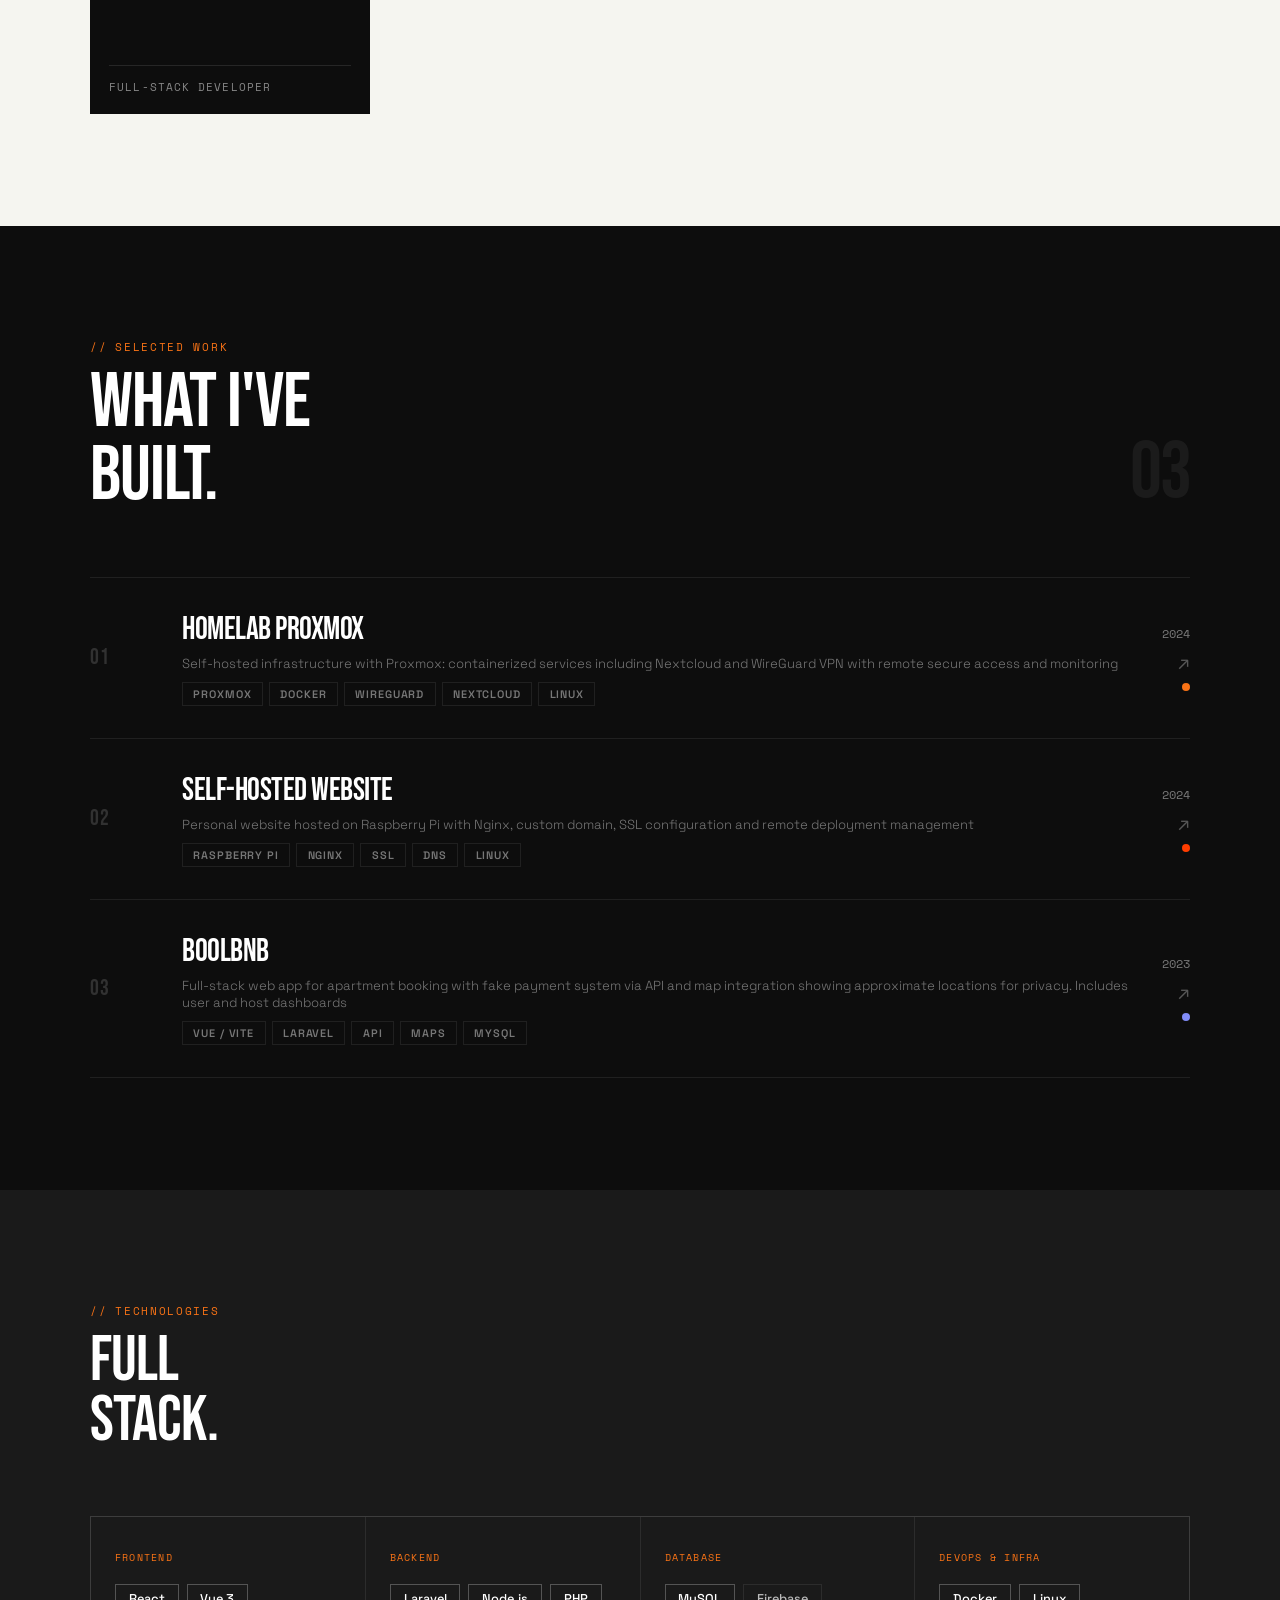
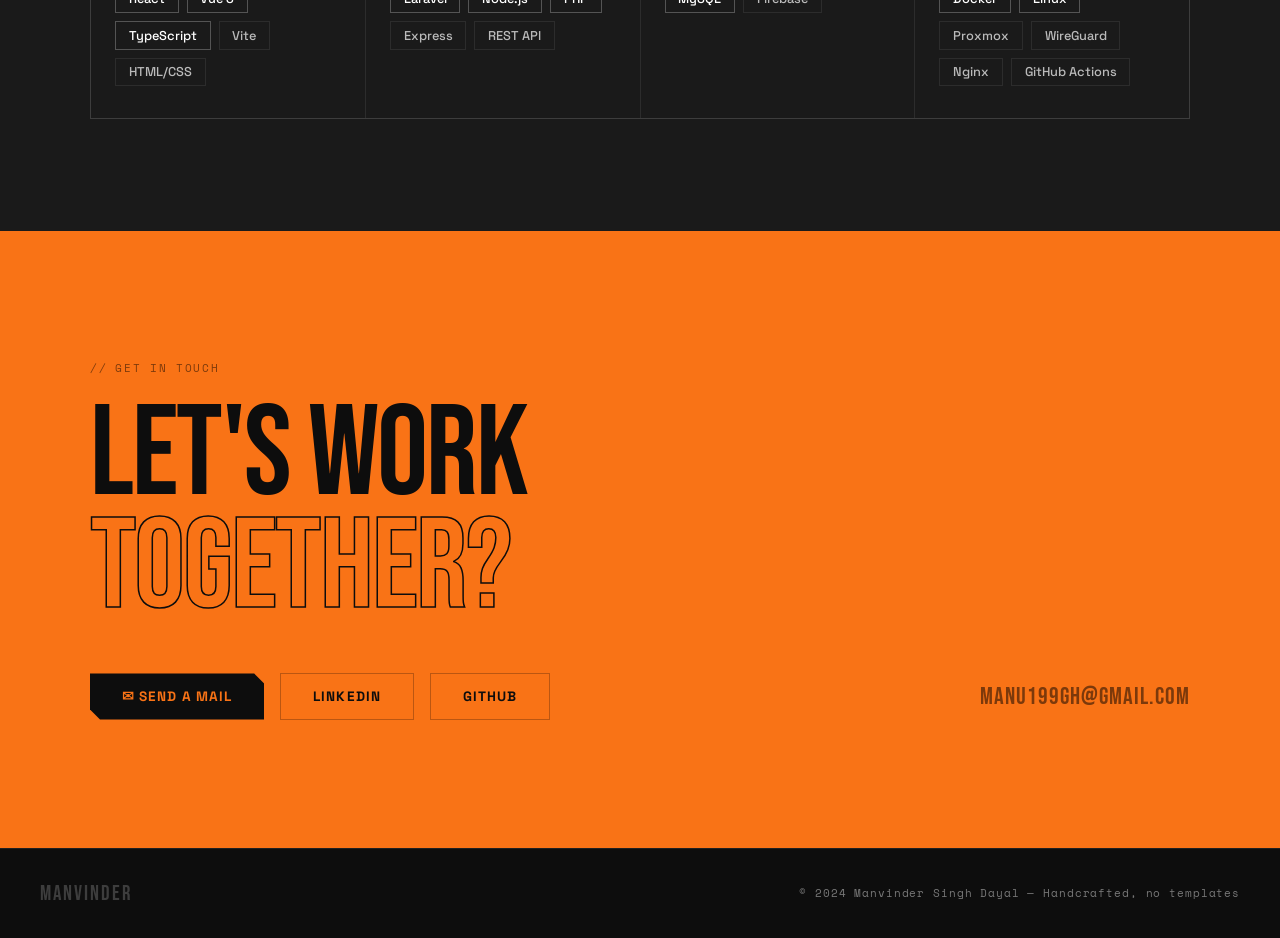
==== commit ca6da06a: "[added] download and preview CV, skills/technologies section, contact section and footer + [fixed] m" ====
--- a/index.html
+++ b/index.html
@@ -3,63 +3,135 @@
 <head>
     <meta charset="UTF-8">
     <meta name="viewport" content="width=device-width, initial-scale=1.0">
+
+
+    
+    <!-- CSS -->
     <link rel="stylesheet" href="/css/style.css">
+    <link rel="stylesheet" href="/css/cv.css">
     <link rel="stylesheet" href="/css/navbar.css">
     <link rel="stylesheet" href="/css/aboutme.css">
     <link rel="stylesheet" href="/css/projects.css">
     <link rel="stylesheet" href="/css/main.css">
+    <link rel="stylesheet" href="/css/skills.css">
+    <link rel="stylesheet" href="/css/contacts.css">
+    <link rel="stylesheet" href="/css/footer.css">
+
+
+
+    <!-- FONTS -->
     <link href="https://fonts.googleapis.com/css2?family=Bebas+Neue&family=Space+Grotesk:wght@300;400;500;600;700&family=Space+Mono:ital@0;1&display=swap" rel="stylesheet">
+
     <title>Manvinder - Full Stack Web Developer</title>
 </head>
 
 <body>
 
+    <!-- CURSOR -->
     <div id="cursor"></div>
     <div id="cursor-ring"></div>
 
+    <!-- CV MODAL -->
+    <div class="cv-overlay" id="cvOverlay">
+        <div class="cv-modal">
+
+            <div class="cv-topbar">
+                <div style="display:flex;align-items:center">
+                    <div class="cv-dots">
+                        <span class="cv-dot" style="background:#ff5f57"></span>
+                        <span class="cv-dot" style="background:#febc2e"></span>
+                        <span class="cv-dot" style="background:#28c840"></span>
+                    </div>
+                    <span class="cv-title">CV &#8212; Manvinder Singh</span>
+                </div>
+
+                <div style="display:flex;align-items:center;gap:10px">
+                    <div class="cv-toggle">
+                        <button class="cv-toggle-btn active" id="btnIT" onclick="switchLang('IT')">IT</button>
+                        <button class="cv-toggle-btn" id="btnEN" onclick="switchLang('EN')">EN</button>
+                    </div>
+                    <button class="cv-close-btn" onclick="closeCV()">&#x2715;</button>
+                </div>
+            </div>
+
+            <div class="cv-frame-wrap">
+                <iframe class="cv-frame" id="cvFrame" title="CV Preview"></iframe>
+            </div>
+
+            <div class="cv-bottombar">
+                <div class="cv-status">
+                    Viewing: <b id="cvLangLabel">Italian</b>
+                </div>
+                <button class="cv-dl-btn" onclick="downloadCV()">
+                    &#x2193; &nbsp;Download
+                </button>
+            </div>
+
+        </div>
+    </div>
+
     <!-- NAVBAR -->
     <nav>
-        <div class="nav-logo">Manvinder</div>
+        <div class="nav-logo"><a href="#hero"class="nav-logo" style="text-decoration: none;">Manvinder</a></div>
         <ul class="nav-links">
-            <li><a href="">about</a></li>
-            <li><a href="">projects</a></li>
-            <li><a href="">skills</a></li>
-            <li><a href="">contact</a></li>
+            <li><a href="#about">about</a></li>
+            <li><a href="#projects">projects</a></li>
+            <li><a href="#skills">skills</a></li>
+            <li><a href="#contact">contact</a></li>
         </ul>
     </nav>
-    
+
     <!-- HERO -->
     <section id="hero">
+
         <!-- HERO LEFT -->
         <div class="hero-left">
             <div class="hero-label">Full-Stack Developer — Italy</div>
-            <h1>MANVINDER<br>
-                <span class="outline">SINGH</span><br>
+
+            <h1 class="hero-title">
+                <span>MANVINDER</span>
+                <span class="outline">SINGH</span>
                 <span class="main">DAYAL</span>
             </h1>
+
             <p class="hero-desc">
-                I value time and structure, making every minute count toward growth and improvement. My goal is to learn through real-world experience while delivering results that exceed expectations. I specialize in clean, minimal designs paired with intuitive functionality. I continuously challenge myself to evolve, adapt, and transform ideas into practical, high-impact solutions.
+                I value time and structure, making every minute count toward growth and improvement.
+                My goal is to learn through real-world experience while delivering results that exceed expectations.
+                I specialize in clean, minimal designs paired with intuitive functionality.
+                I continuously challenge myself to evolve, adapt, and transform ideas into practical, high-impact solutions.
             </p>
+
             <div class="hero-ctas">
-                <a href="#projects" class="btn-main">See my work</a>
-                <button href="#contacts" class="btn-contacts" onclick="openCV()">Download CV</button>
-            </div>
+                <a href="#projects" class="btn-main is-orange">See my work</a>
+                <button class="btn-contacts" onclick="openCV()">Download CV</button>
+            </div>
+
             <div class="hero-stat-row">
-                <div><div class="hs-num">3+</div><div class="hs-label">Year exp.</div></div>
-                <div><div class="hs-num">12+</div><div class="hs-label">Projexts</div></div>
-                <div><div class="hs-num">∞</div><div class="hs-label">Coffee</div></div>
-            </div>
-        </div>   
+                <div>
+                    <div class="hs-num">3+</div>
+                    <div class="hs-label">Year exp.</div>
+                </div>
+                <div>
+                    <div class="hs-num">12+</div>
+                    <div class="hs-label">Projects</div>
+                </div>
+                <div>
+                    <div class="hs-num">∞</div>
+                    <div class="hs-label">Coffee</div>
+                </div>
+            </div>
+        </div>
 
         <!-- TERMINAL CARD -->
         <div class="hero-terminal">
-                <div class="ht-bar">
-                    <span class="ht-dot" style="background:#ff5f57"></span>
-                    <span class="ht-dot" style="background:#febc2e"></span>
-                    <span class="ht-dot" style="background:#28c840"></span>
-                    <span class="ht-filename">api.controller.js</span>
-                </div>
-                <div class="ht-body">
+            <div class="ht-bar">
+                <span class="ht-dot" style="background:#ff5f57"></span>
+                <span class="ht-dot" style="background:#febc2e"></span>
+                <span class="ht-dot" style="background:#28c840"></span>
+                <span class="ht-filename">api.controller.js</span>
+            </div>
+
+            <div class="ht-body">
                     <div class="ht-line"><span class="ht-cmt">// GET /products/:id</span></div>
                     <div class="ht-line"><span class="ht-kw">const</span> <span class="ht-fn">getProduct</span> = <span class="ht-kw">async</span> (req, res) => {</div>
                     <div class="ht-line">  <span class="ht-kw">const</span> { id } = req.<span class="ht-var">params</span>;</div>
@@ -71,9 +143,11 @@
                     <div class="ht-line"><span class="ht-fn">module</span>.<span class="ht-var">exports</span> = { getProduct };</div>
                 </div>
         </div>
-    <!-- HERO RIGHT -->
+
+        <!-- HERO RIGHT -->
         <div class="hero-right">
             <div class="hero-num">01</div>
+
             <ul class="stack-list">
                 <li><span>Vite / Vue 3</span><span class="stack-dot"></span></li>
                 <li><span>Laravel / Node.js</span><span class="stack-dot"></span></li>
@@ -81,16 +155,23 @@
                 <li><span>MySQL / Firebase</span><span class="stack-dot"></span></li>
                 <li><span>HTML / CSS</span><span class="stack-dot"></span></li>
             </ul>
+
             <div class="hero-stat-row">
-                <div><div class="hs-num">3+</div><div class="hs-label">Years</div></div>
-                <div><div class="hs-num">12+</div><div class="hs-label">Projects</div></div>
-            </div>
-        </div>
-        
+                <div>
+                    <div class="hs-num">3+</div>
+                    <div class="hs-label">Years</div>
+                </div>
+                <div>
+                    <div class="hs-num">12+</div>
+                    <div class="hs-label">Projects</div>
+                </div>
+            </div>
+        </div>
+
     </section>
-    
+
     <!-- MARQUEE -->
-    <div class="marquee-wrap">
+    <div class="marquee-wrap is-orange">
         <div class="marquee-track">
             <span class="marquee-item">Full-Stack Development</span><span class="marquee-sep">✦</span>
             <span class="marquee-item">Vite &amp; Vue</span><span class="marquee-sep">✦</span>
@@ -101,7 +182,6 @@
             <span class="marquee-item">Open Source</span><span class="marquee-sep">✦</span>
             <span class="marquee-item">Home Lab</span><span class="marquee-sep">✦</span>
             <span class="marquee-item">n8n</span><span class="marquee-sep">✦</span>
-
             <span class="marquee-item">Full-Stack Development</span><span class="marquee-sep">✦</span>
             <span class="marquee-item">Vite &amp; Vue</span><span class="marquee-sep">✦</span>
             <span class="marquee-item">Laravel &amp; Node.js</span><span class="marquee-sep">✦</span>
@@ -114,42 +194,71 @@
         </div>
     </div>
 
-
-    <!-- ABOUT ME -->
+    <!-- ABOUT -->
     <section id="about">
         <div class="about-inner">
+
             <div class="about-sidebar reveal-left">
-            <div class="about-tag">About me</div>
-            <div class="about-heading">A DEV<br>WHO GETS<br>THINGS DONE.</div>
-            <div class="about-img-block">MD</div>
-            </div>
+                <div class="about-tag">About me</div>
+                <div class="about-heading">A DEV<br>WHO GETS<br>THINGS DONE.</div>
+                <div class="about-img-block ">MD</div>
+            </div>
+
             <div class="about-main reveal">
-            <p>I'm a <strong>Full-Stack Developer</strong> based in Milan, Italy. I start from the database and work all the way up to the interface — making sure every layer actually works in production, not just on localhost.</p>
-            <p>I've worked with startups and SMEs building products from scratch: well-structured REST APIs, reactive frontends with Vue and React, containerized deployments with Docker. I'm <strong>self-sufficient, methodical and obsessed with details</strong>.</p>
-            <p>In my spare time I run a Proxmox home server, contribute to open-source projects and study C to have no excuses left about memory management.</p>
-            <div class="about-values">
-                <div class="value-row">
-                <span class="value-name">Frontend</span>
-                <div class="value-bar"><div class="value-fill" data-w="85" style="width:0%"></div></div>
-                <span class="value-pct">85%</span>
-                </div>
-                <div class="value-row">
-                <span class="value-name">Backend</span>
-                <div class="value-bar"><div class="value-fill" data-w="90" style="width:0%"></div></div>
-                <span class="value-pct">90%</span>
-                </div>
-                <div class="value-row">
-                <span class="value-name">DevOps</span>
-                <div class="value-bar"><div class="value-fill" data-w="70" style="width:0%"></div></div>
-                <span class="value-pct">70%</span>
-                </div>
-                <div class="value-row">
-                <span class="value-name">Database</span>
-                <div class="value-bar"><div class="value-fill" data-w="80" style="width:0%"></div></div>
-                <span class="value-pct">80%</span>
-                </div>
-            </div>
-            </div>
+                <p>
+                    I'm a <strong>Full-Stack Developer</strong> based in Brescia, Italy.
+                    I start from the database and work all the way up to the interface — making sure every layer actually works in production, not just on localhost.
+                </p>
+
+                <p>
+                    I've worked with startups and SMEs building products from scratch:
+                    well-structured REST APIs, reactive frontends with Vue and React,
+                    containerized deployments with Docker.
+                    I'm <strong>self-sufficient, methodical and obsessed with details</strong>.
+                </p>
+
+                <p>
+                    In my spare time I run a Proxmox home server,
+                    contribute to open-source projects and study C to have no excuses left about memory management.
+                </p>
+
+                <div class="about-values">
+
+                    <div class="value-row">
+                        <span class="value-name">Frontend</span>
+                        <div class="value-bar">
+                            <div class="value-fill" data-w="85" style="width:0%"></div>
+                        </div>
+                        <span class="value-pct">85%</span>
+                    </div>
+
+                    <div class="value-row">
+                        <span class="value-name">Backend</span>
+                        <div class="value-bar">
+                            <div class="value-fill" data-w="90" style="width:0%"></div>
+                        </div>
+                        <span class="value-pct">90%</span>
+                    </div>
+
+                    <div class="value-row">
+                        <span class="value-name">DevOps</span>
+                        <div class="value-bar">
+                            <div class="value-fill" data-w="70" style="width:0%"></div>
+                        </div>
+                        <span class="value-pct">70%</span>
+                    </div>
+
+                    <div class="value-row">
+                        <span class="value-name">Database</span>
+                        <div class="value-bar">
+                            <div class="value-fill" data-w="80" style="width:0%"></div>
+                        </div>
+                        <span class="value-pct">80%</span>
+                    </div>
+
+                </div>
+            </div>
+
         </div>
     </section>
 
@@ -165,7 +274,7 @@
 
         <div class="projects-list">
 
-            <!-- PROGETTO 1 -->
+            <!-- PROJECT 1 -->
             <div class="project-item reveal">
                 <div class="pi-num">01</div>
                 <div>
@@ -188,7 +297,7 @@
                 </div>
             </div>
 
-            <!-- PROGETTO 2 -->
+            <!-- PROJECT 2 -->
             <div class="project-item reveal">
                 <div class="pi-num">02</div>
                 <div>
@@ -211,7 +320,7 @@
                 </div>
             </div>
 
-            <!-- PROGETTO 3 -->
+            <!-- PROJECT 3 -->
             <div class="project-item reveal">
                 <div class="pi-num">03</div>
                 <div>
@@ -236,6 +345,91 @@
 
         </div>
     </section>
-     <script src="/js/script.js"></script>
+
+    <!-- SKILLS -->
+    <section id="skills">
+        <div class="skills-inner">
+
+            <div class="sk-top reveal">
+                <div>
+                    <div class="sec-tag">Technologies</div>
+                    <div class="sk-heading">FULL<br>STACK.</div>
+                </div>
+            </div>
+
+            <div class="sk-grid reveal">
+
+                <div class="sk-cell">
+                    <div class="sk-cell-label">Frontend</div>
+                    <div class="sk-items">
+                        <span class="sk-item core">React</span>
+                        <span class="sk-item core">Vue 3</span>
+                        <span class="sk-item core">TypeScript</span>
+                        <span class="sk-item">Vite</span>
+                        <span class="sk-item">HTML/CSS</span>
+                    </div>
+                </div>
+
+                <div class="sk-cell">
+                    <div class="sk-cell-label">Backend</div>
+                    <div class="sk-items">
+                        <span class="sk-item core">Laravel</span>
+                        <span class="sk-item core">Node.js</span>
+                        <span class="sk-item core">PHP</span>
+                        <span class="sk-item">Express</span>
+                        <span class="sk-item">REST API</span>
+                    </div>
+                </div>
+
+                <div class="sk-cell">
+                    <div class="sk-cell-label">Database</div>
+                    <div class="sk-items">
+                        <span class="sk-item core">MySQL</span>
+                        <span class="sk-item">Firebase</span>
+                    </div>
+                </div>
+
+                <div class="sk-cell">
+                    <div class="sk-cell-label">DevOps & Infra</div>
+                    <div class="sk-items">
+                        <span class="sk-item core">Docker</span>
+                        <span class="sk-item core">Linux</span>
+                        <span class="sk-item">Proxmox</span>
+                        <span class="sk-item">WireGuard</span>
+                        <span class="sk-item">Nginx</span>
+                        <span class="sk-item">GitHub Actions</span>
+                    </div>
+                </div>
+
+            </div>
+
+        </div>
+    </section>
+
+    <!-- CONTACT -->
+    <section id="contact" class="is-orange">
+        <div class="contact-inner reveal">
+            <div class="ct-label">Get in touch</div>
+            <div class="ct-heading">LET'S WORK<br><span>TOGETHER?</span></div>
+            <div class="ct-row">
+            <div class="ct-links">
+                <a href="mailto:manu199gh@gmail.com" class="ct-link">✉ Send a mail</a>
+                <a href="https://www.linkedin.com/in/manvinder-singh-dayal/" class="ct-link ghost">LinkedIn</a>
+                <a href="https://github.com/manu199" class="ct-link ghost">GitHub</a>
+            </div>
+            <a href="mailto:manu199gh@gmail.com" class="ct-mail">manu199gh@gmail.com</a>
+            </div>
+        </div>
+    </section>
+
+    <!-- FOOTER -->
+    <footer>
+        <div class="ft-logo">MANVINDER</div>
+        <div class="ft-copy">© 2024 Manvinder Singh Dayal — Handcrafted, no templates</div>
+    </footer>
+
+    <!-- SCRIPTS -->
+    <script src="/js/script.js"></script>
+    <script src="/js/cv.js"></script>
 </body>
 </html>
--- a/css/style.css
+++ b/css/style.css
@@ -2,7 +2,10 @@
     margin: 0;
     padding: 0;
     box-sizing: border-box;
-    scroll-behavior: smooth;
+    scroll-behavior: smooth !important;
+}
+html{
+  scroll-behavior: smooth;
 }
 :root{
     --main:#F97316;
@@ -112,7 +115,7 @@
 .reveal{
   opacity:0;
   transform:translateY(40px);
-  transition:opacity 0.7s ease,transform 0.7s ease
+  transition:opacity 1s ease,transform 1s ease
 }
 .reveal.visible{
   opacity:1;
@@ -121,7 +124,7 @@
 .reveal-left{
   opacity:0;
   transform:translateX(-30px);
-  transition:opacity 0.7s ease,transform 0.7s ease
+  transition:opacity 1s ease,transform 1s ease
 }
 .reveal-left.visible{
   opacity:1;
--- a/css/cv.css
+++ b/css/cv.css
@@ -0,0 +1,225 @@
+.reveal {
+    opacity: 0;
+    transform: translateY(40px);
+    transition: opacity 0.7s ease, transform 0.7s ease;
+}
+
+.reveal.visible {
+    opacity: 1;
+    transform: translateY(0);
+}
+
+.reveal-left {
+    opacity: 0;
+    transform: translateX(-30px);
+    transition: opacity 0.7s ease, transform 0.7s ease;
+}
+
+.reveal-left.visible {
+    opacity: 1;
+    transform: translateX(0);
+}
+
+/* OVERLAY */
+.cv-overlay {
+    position: fixed;
+    inset: 0;
+    z-index: 1000;
+    background: rgba(0, 0, 0, 0.88);
+    backdrop-filter: blur(8px);
+    display: flex;
+    align-items: center;
+    justify-content: center;
+    padding: 1rem;
+
+    opacity: 0;
+    pointer-events: none;
+    transition: opacity 0.3s ease;
+}
+
+.cv-overlay.open {
+    opacity: 1;
+    pointer-events: all;
+}
+
+/* MODAL */
+.cv-modal {
+    width: min(860px, 100%);
+    height: 88vh;
+    background: #111;
+    border: 1px solid rgba(255, 255, 255, 0.1);
+    border-radius: 12px;
+    overflow: hidden;
+
+    display: flex;
+    flex-direction: column;
+
+    transform: translateY(28px);
+    transition: transform 0.35s cubic-bezier(0.2, 0.8, 0.2, 1);
+
+    box-shadow: 0 40px 120px rgba(0, 0, 0, 0.8);
+}
+
+.cv-overlay.open .cv-modal {
+    transform: translateY(0);
+}
+
+/* TOPBAR */
+.cv-topbar {
+    display: flex;
+    align-items: center;
+    justify-content: space-between;
+
+    padding: 0.85rem 1.2rem;
+    background: #1a1a1a;
+    border-bottom: 1px solid rgba(255, 255, 255, 0.07);
+
+    flex-shrink: 0;
+}
+
+.cv-dots {
+    display: flex;
+    align-items: center;
+    gap: 6px;
+}
+
+.cv-dot {
+    width: 11px;
+    height: 11px;
+    border-radius: 50%;
+}
+
+.cv-title {
+    font-family: 'Space Mono', monospace;
+    font-size: 0.65rem;
+    letter-spacing: 0.1em;
+    text-transform: uppercase;
+    color: rgba(255, 255, 255, 0.3);
+    margin-left: 10px;
+}
+
+/* TOGGLE */
+.cv-toggle {
+    display: flex;
+    background: #0d0d0d;
+    border: 1px solid rgba(255, 255, 255, 0.1);
+    border-radius: 6px;
+    overflow: hidden;
+}
+
+.cv-toggle-btn {
+    font-family: 'Space Mono', monospace;
+    font-size: 0.7rem;
+    font-weight: 700;
+    letter-spacing: 0.1em;
+
+    padding: 0.38rem 0.9rem;
+    background: transparent;
+    color: rgba(255, 255, 255, 0.35);
+    border: none;
+    cursor: pointer;
+
+    transition: background 0.2s, color 0.2s;
+}
+
+.cv-toggle-btn.active {
+    background: var(--main);
+    color: var(--dark);
+}
+
+/* CLOSE BUTTON */
+.cv-close-btn {
+    background: transparent;
+    border: none;
+    cursor: pointer;
+
+    color: rgba(255, 255, 255, 0.35);
+    font-size: 1.2rem;
+    line-height: 1;
+
+    padding: 0.3rem 0.4rem;
+    margin-left: 8px;
+
+    transition: color 0.2s;
+}
+
+.cv-close-btn:hover {
+    color: #fff;
+}
+
+/* FRAME */
+.cv-frame-wrap {
+    flex: 1;
+    min-height: 0;
+    overflow: hidden;
+}
+
+.cv-frame {
+    width: 100%;
+    height: 100%;
+    border: none;
+    background: #fff;
+    display: block;
+}
+
+/* BOTTOM BAR */
+.cv-bottombar {
+    display: flex;
+    align-items: center;
+    justify-content: space-between;
+
+    padding: 0.85rem 1.2rem;
+    background: #1a1a1a;
+    border-top: 1px solid rgba(255, 255, 255, 0.07);
+
+    flex-shrink: 0;
+}
+
+.cv-status {
+    font-family: 'Space Mono', monospace;
+    font-size: 0.65rem;
+    letter-spacing: 0.06em;
+    color: rgba(255, 255, 255, 0.3);
+}
+
+.cv-status b {
+    color: var(--main);
+    font-weight: 700;
+}
+
+/* DOWNLOAD BUTTON */
+.cv-dl-btn {
+    display: inline-flex;
+    align-items: center;
+    gap: 7px;
+
+    background: var(--main);
+    color: var(--dark);
+
+    padding: 0.55rem 1.3rem;
+
+    font-family: 'Space Grotesk', sans-serif;
+    font-weight: 700;
+    font-size: 0.78rem;
+    letter-spacing: 0.08em;
+    text-transform: uppercase;
+
+    border: none;
+    cursor: pointer;
+
+    clip-path: polygon(
+        0 0,
+        calc(100% - 8px) 0,
+        100% 8px,
+        100% 100%,
+        8px 100%,
+        0 calc(100% - 8px)
+    );
+
+    transition: transform 0.2s, box-shadow 0.2s;
+}
+
+.cv-dl-btn:hover {
+    transform: translate(-1px, -1px);
+    box-shadow: 3px 3px 0 rgba(200, 255, 0, 0.3);
+}
--- a/css/aboutme.css
+++ b/css/aboutme.css
@@ -10,6 +10,9 @@
     grid-template-columns:280px 1fr;
     gap:6rem;
     align-items:start
+}
+.about-sidebar{
+    overflow: auto;
 }
 .about-tag{
     font-family:'Space Mono',monospace;
@@ -35,9 +38,26 @@
     color:var(--dark);
     margin-bottom:2rem
 }
-.about-img-block{
+/* .about-img-block{
     width:100%;
     aspect-ratio:3/4;
+    background-image: url('../img/ms_dayal_logo_final2.svg');
+    background-repeat: no-repeat;
+    background-position: center;
+    background-size: cover;
+    display:flex;
+    align-items:center;
+    justify-content:center;
+    font-family:'Bebas Neue',sans-serif;
+    font-size:6rem;color:var(--main);
+    letter-spacing:-2px;
+    position:relative;
+    overflow:visible;
+} */
+ .about-img-block{
+    width:100%;
+    aspect-ratio:3/4;
+    content: "MD";
     background:var(--dark);
     display:flex;
     align-items:center;
--- a/css/projects.css
+++ b/css/projects.css
@@ -16,7 +16,7 @@
     font-size: 0.7rem;
     letter-spacing: 0.15em;
     text-transform: uppercase;
-    color: var(--lime);
+    color: var(--main);
     display: flex;
     align-items: center;
     gap: 8px;
@@ -64,12 +64,12 @@
 }
 
 .project-item:hover .pi-num {
-    color: var(--lime);
+    color: var(--main);
 }
 
 .project-item:hover .pi-arrow {
     transform: translate(4px, -4px);
-    color: var(--lime);
+    color: var(--main);
 }
 
 .pi-num {
--- a/css/main.css
+++ b/css/main.css
@@ -5,6 +5,9 @@
     position: relative;
     overflow: hidden;
 }
+* :hover{
+    cursor: none;
+}
 
 /* dot-grid background on hero-left */
 .hero-left{
@@ -16,7 +19,7 @@
     padding: 6rem 5rem  10%;
     display: flex;
     flex-direction: column;
-    justify-content: flex-end;
+    justify-content: center;
     position: relative;
     z-index: 1;
 }
@@ -68,6 +71,9 @@
     margin-top: 2.5rem;
     flex-wrap: wrap;
 }
+.hero-title{
+    display: grid;
+}
 .btn-main {
     background: var(--main);
     color: var(--dark);
@@ -79,7 +85,6 @@
     text-transform: uppercase;
     transition: transform 0.2s,box-shadow 0.2s;
     clip-path: polygon(0 0,calc(100% - 12px) 0,100% 12px,100% 100%,12px 100%,0 calc(100% - 12px));
-    cursor: none;
 }
 /* .btn-main:hover, #cursor{
     background-color: black;
@@ -103,6 +108,7 @@
 .btn-contacts:hover {
     border-color: var(--main);
     background: rgba(200,255,0,0.06);
+    cursor: none;
 }
 .hero-right {
     background: var(--mid);
@@ -235,6 +241,7 @@
   /* .hero-terminal{ width: min(400px); top: 125%; left: 60%; z-index: 1000;} */
   .marquee-wrap{margin-top: -3px;}
   nav{display: hidden;}
+  h1{font-size: 400%;}
 }
 
 @media(max-width: 800px){
@@ -246,6 +253,9 @@
     h1{
         font-size: 500%;
     }
+    .hero-left{
+        justify-content: flex-start;
+    }
 }
 @media(max-width: 1200px){
     h1{
--- a/css/skills.css
+++ b/css/skills.css
@@ -0,0 +1,78 @@
+#skills {
+    background: var(--mid);
+    padding: 7rem 2.5rem;
+}
+
+.skills-inner {
+    max-width: 1100px;
+    margin: 0 auto;
+}
+
+.sk-top {
+    display: flex;
+    align-items: flex-end;
+    justify-content: space-between;
+    margin-bottom: 4rem;
+    flex-wrap: wrap;
+    gap: 2rem;
+}
+
+.sk-heading {
+    font-family: 'Bebas Neue', sans-serif;
+    font-size: clamp(3rem, 5vw, 4.5rem);
+    color: #fff;
+    letter-spacing: -1px;
+    line-height: 0.95;
+}
+
+.sk-grid {
+    display: grid;
+    grid-template-columns: repeat(4, 1fr);
+    gap: 1px;
+    background: var(--border-dark);
+    border: 1px solid var(--border-dark);
+}
+
+.sk-cell {
+    background: var(--mid);
+    padding: 2rem 1.5rem;
+    transition: background 0.2s;
+}
+
+.sk-cell:hover {
+    background: #222;
+}
+
+.sk-cell-label {
+    font-family: 'Space Mono', monospace;
+    font-size: 0.65rem;
+    letter-spacing: 0.12em;
+    text-transform: uppercase;
+    color: var(--main);
+    margin-bottom: 1.2rem;
+}
+
+.sk-items {
+    display: flex;
+    flex-wrap: wrap;
+    gap: 8px;
+}
+
+.sk-item {
+    font-size: 0.8rem;
+    font-weight: 500;
+    color: rgba(255, 255, 255, 0.7);
+    padding: 0.3rem 0.8rem;
+    border: 1px solid var(--border-dark);
+    transition: border-color 0.2s, color 0.2s;
+}
+
+.sk-item:hover {
+    border-color: var(--main);
+    color: var(--main);
+}
+
+.sk-item.core {
+    color: #fff;
+    border-color: rgba(255, 255, 255, 0.25);
+}
--- a/css/contacts.css
+++ b/css/contacts.css
@@ -0,0 +1,101 @@
+#contact {
+  background: var(--main);
+  padding: 8rem 2.5rem;
+  color: var(--dark);
+}
+
+.contact-inner {
+  max-width: 1100px;
+  margin: 0 auto;
+}
+
+.ct-label {
+  font-family: 'Space Mono', monospace;
+  font-size: 0.7rem;
+  letter-spacing: 0.15em;
+  text-transform: uppercase;
+  color: rgba(0, 0, 0, 0.5);
+  margin-bottom: 1.5rem;
+  display: flex;
+  align-items: center;
+  gap: 8px;
+}
+
+.ct-label::before {
+  content: '//';
+  font-style: italic;
+}
+
+.ct-heading {
+  font-family: 'Bebas Neue', sans-serif;
+  font-size: clamp(4rem, 10vw, 9rem);
+  line-height: 0.88;
+  letter-spacing: -2px;
+  color: var(--dark);
+  margin-bottom: 3rem;
+}
+
+.ct-heading span {
+  -webkit-text-stroke: 1.5px var(--dark);
+  color: transparent;
+}
+
+.ct-row {
+  display: flex;
+  align-items: center;
+  justify-content: space-between;
+  flex-wrap: wrap;
+  gap: 2rem;
+}
+
+.ct-links {
+  display: flex;
+  gap: 1rem;
+  flex-wrap: wrap;
+}
+
+.ct-link {
+  background: var(--dark);
+  color: var(--main);
+  padding: 0.85rem 2rem;
+  text-decoration: none;
+  font-weight: 700;
+  font-size: 0.85rem;
+  letter-spacing: 0.08em;
+  text-transform: uppercase;
+  transition: transform 0.2s, box-shadow 0.2s;
+  display: inline-flex;
+  align-items: center;
+  gap: 8px;
+  clip-path: polygon(0 0, calc(100% - 10px) 0, 100% 10px, 100% 100%, 10px 100%, 0 calc(100% - 10px));
+}
+
+.ct-link:hover {
+  transform: translate(-2px, -2px);
+  box-shadow: 3px 3px 0 rgba(0, 0, 0, 0.2);
+  
+}
+
+.ct-link.ghost {
+  background: transparent;
+  color: var(--dark);
+  border: 1.5px solid rgba(0, 0, 0, 0.25);
+  clip-path: none;
+}
+
+.ct-link.ghost:hover {
+  background: rgba(0, 0, 0, 0.06);
+}
+
+.ct-mail {
+  font-family: 'Bebas Neue', sans-serif;
+  font-size: 1.5rem;
+  letter-spacing: 1px;
+  color: rgba(0, 0, 0, 0.5);
+  text-decoration: none;
+  transition: color 0.2s;
+}
+
+.ct-mail:hover {
+  color: var(--dark);
+}
--- a/css/footer.css
+++ b/css/footer.css
@@ -0,0 +1,22 @@
+footer {
+  background: var(--dark);
+  padding: 2rem 2.5rem;
+  display: flex;
+  align-items: center;
+  justify-content: space-between;
+  border-top: 1px solid var(--border-dark);
+}
+
+.ft-logo {
+  font-family: 'Bebas Neue', sans-serif;
+  font-size: 1.3rem;
+  letter-spacing: 2px;
+  color: rgba(255, 255, 255, 0.2);
+}
+
+.ft-copy {
+  font-family: 'Space Mono', monospace;
+  font-size: 0.68rem;
+  color: var(--muted);
+  letter-spacing: 0.08em;
+}
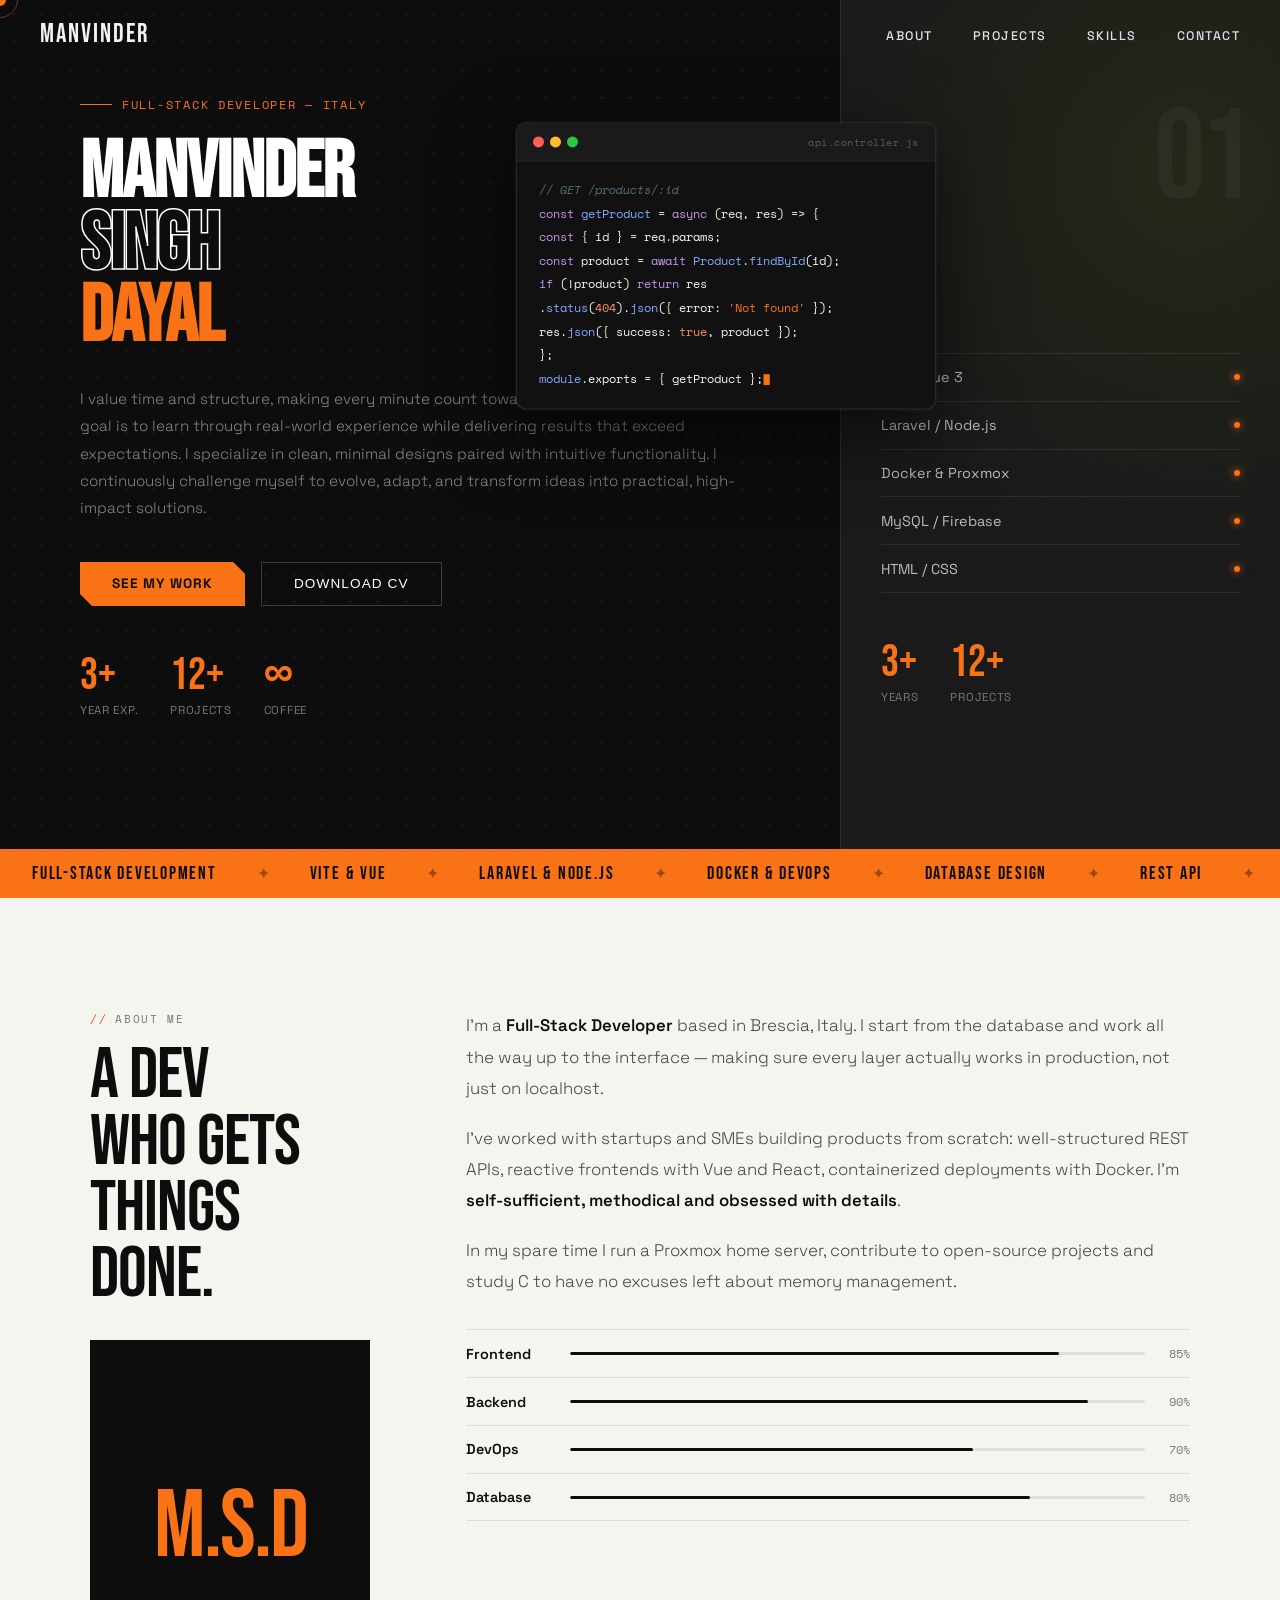
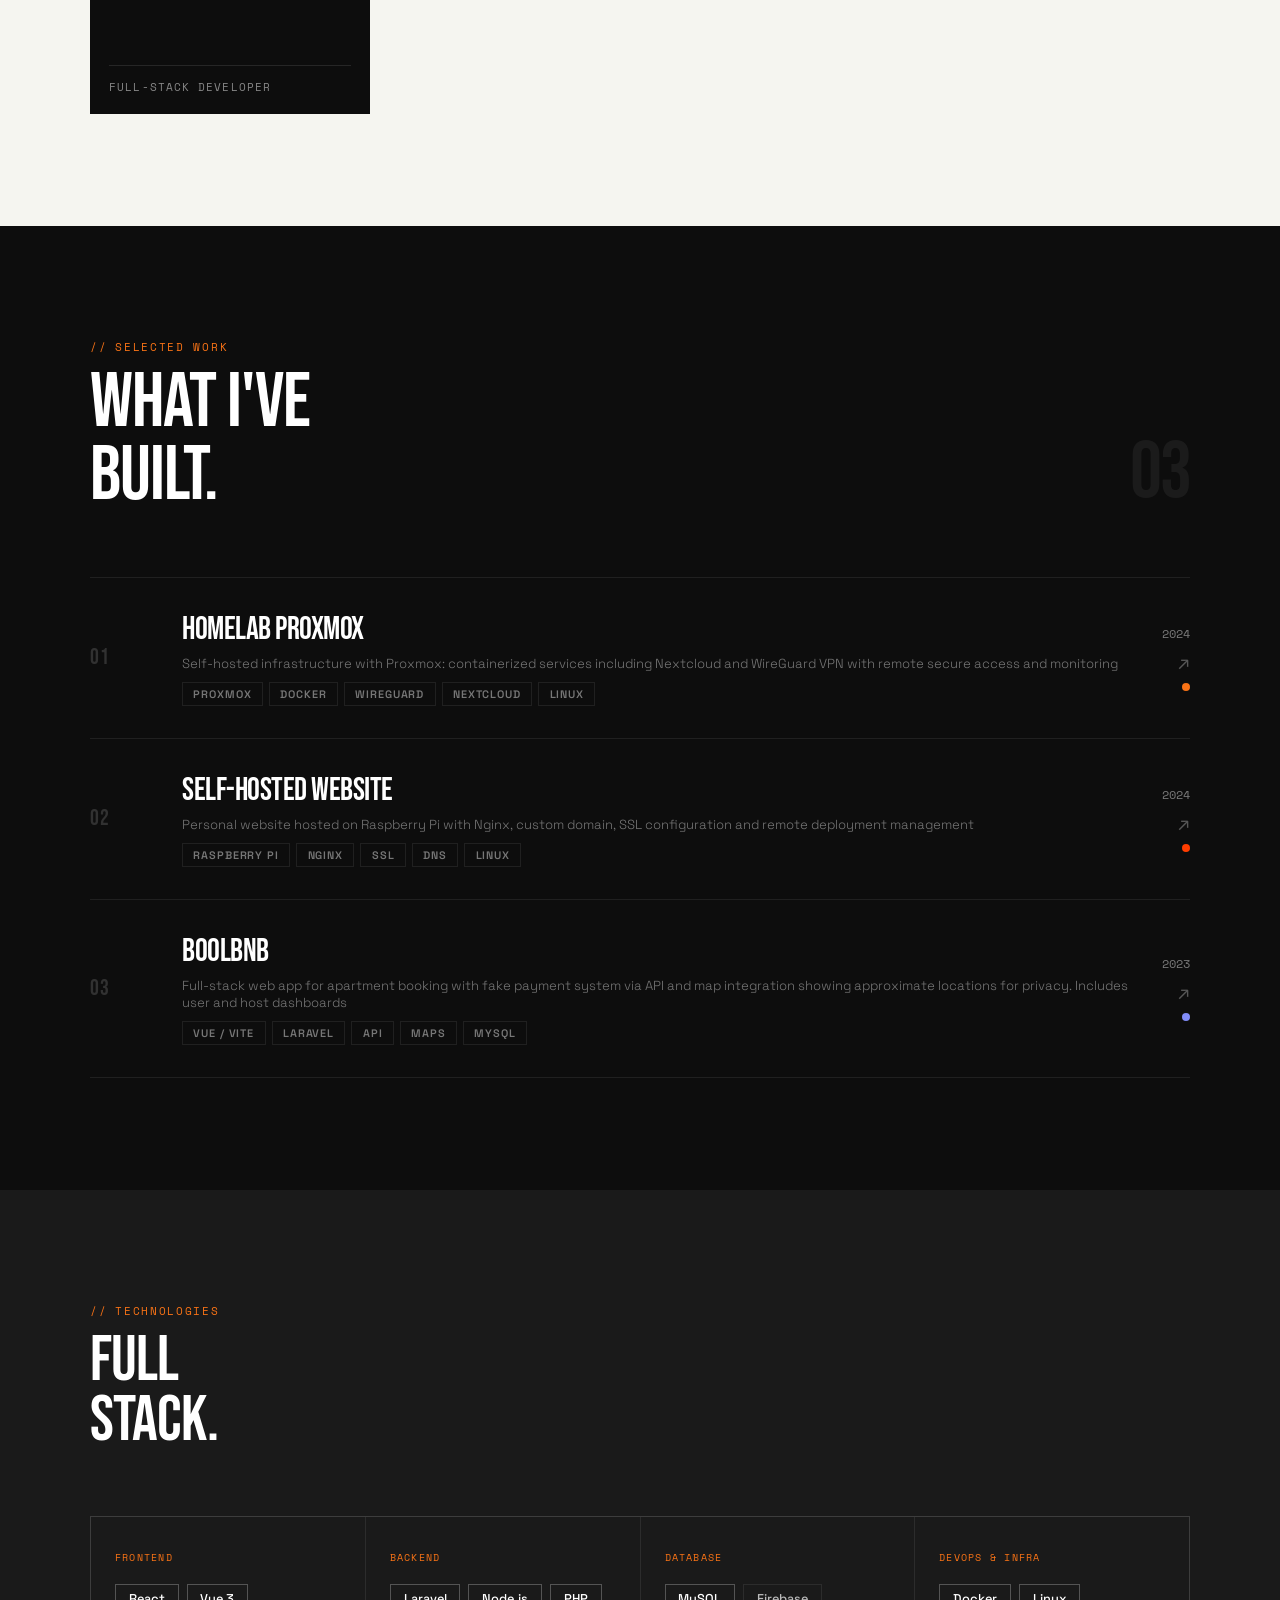
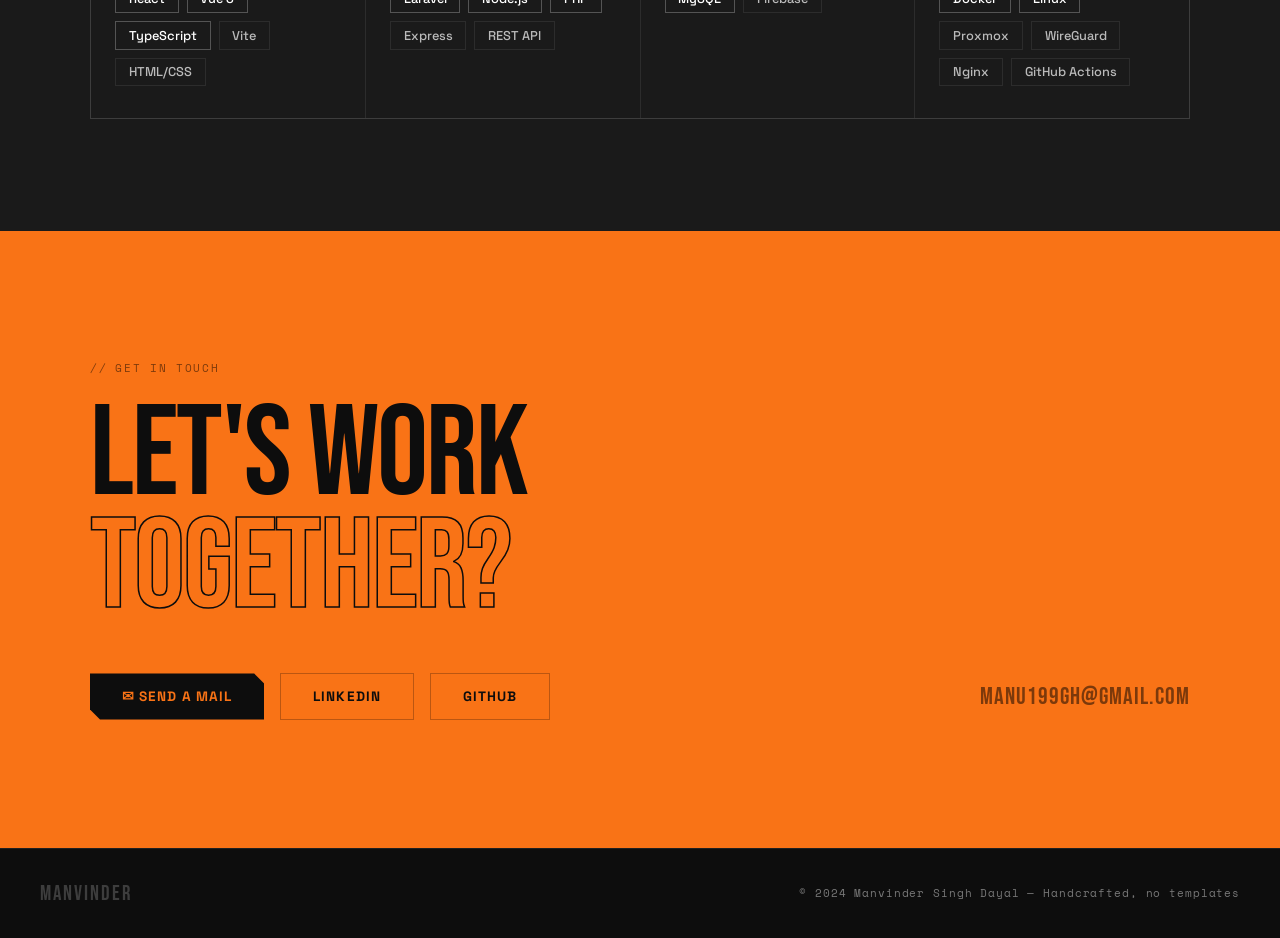
==== commit f7ae33b9: "[fixed] media queries and img-block" ====
--- a/index.html
+++ b/index.html
@@ -201,7 +201,7 @@
             <div class="about-sidebar reveal-left">
                 <div class="about-tag">About me</div>
                 <div class="about-heading">A DEV<br>WHO GETS<br>THINGS DONE.</div>
-                <div class="about-img-block ">MD</div>
+                <div class="about-img-block ">M.S.D</div>
             </div>
 
             <div class="about-main reveal">
--- a/css/main.css
+++ b/css/main.css
@@ -234,6 +234,10 @@
     .hero-right{display:none}
     .hero-terminal{ width: min(400px); top: 30%; left: 75%;}
     .about-inner{grid-template-columns:1fr;gap:3rem}
+    .sk-grid{grid-template-columns:repeat(2,1fr)}
+    .project-item{grid-template-columns:40px 1fr;gap:1rem}
+    .pi-right{display:none}
+    .proj-header{align-items:flex-start}
     
 }
 @media(max-width:600px){
@@ -242,6 +246,8 @@
   .marquee-wrap{margin-top: -3px;}
   nav{display: hidden;}
   h1{font-size: 400%;}
+  .sk-grid{grid-template-columns:1fr !important}
+  .ft-copy{font-size: 0.45rem !important}
 }
 
 @media(max-width: 800px){
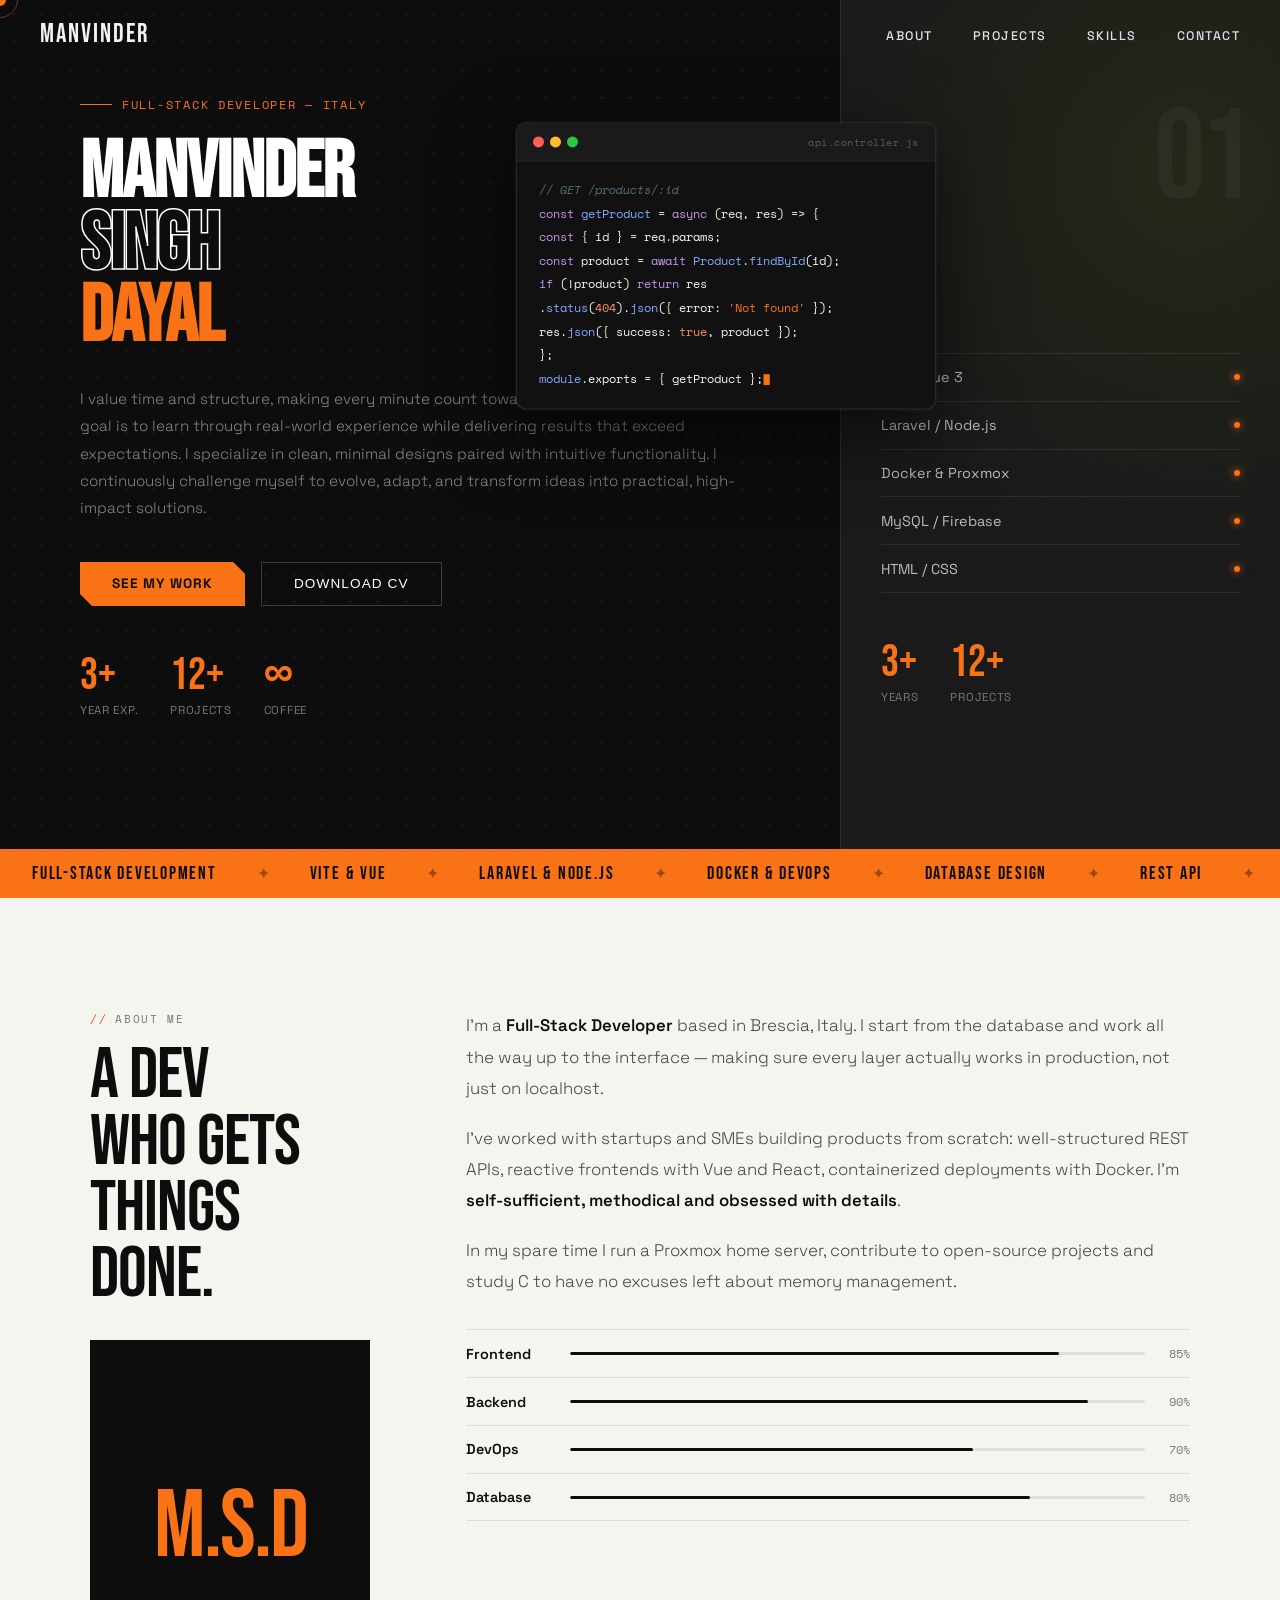
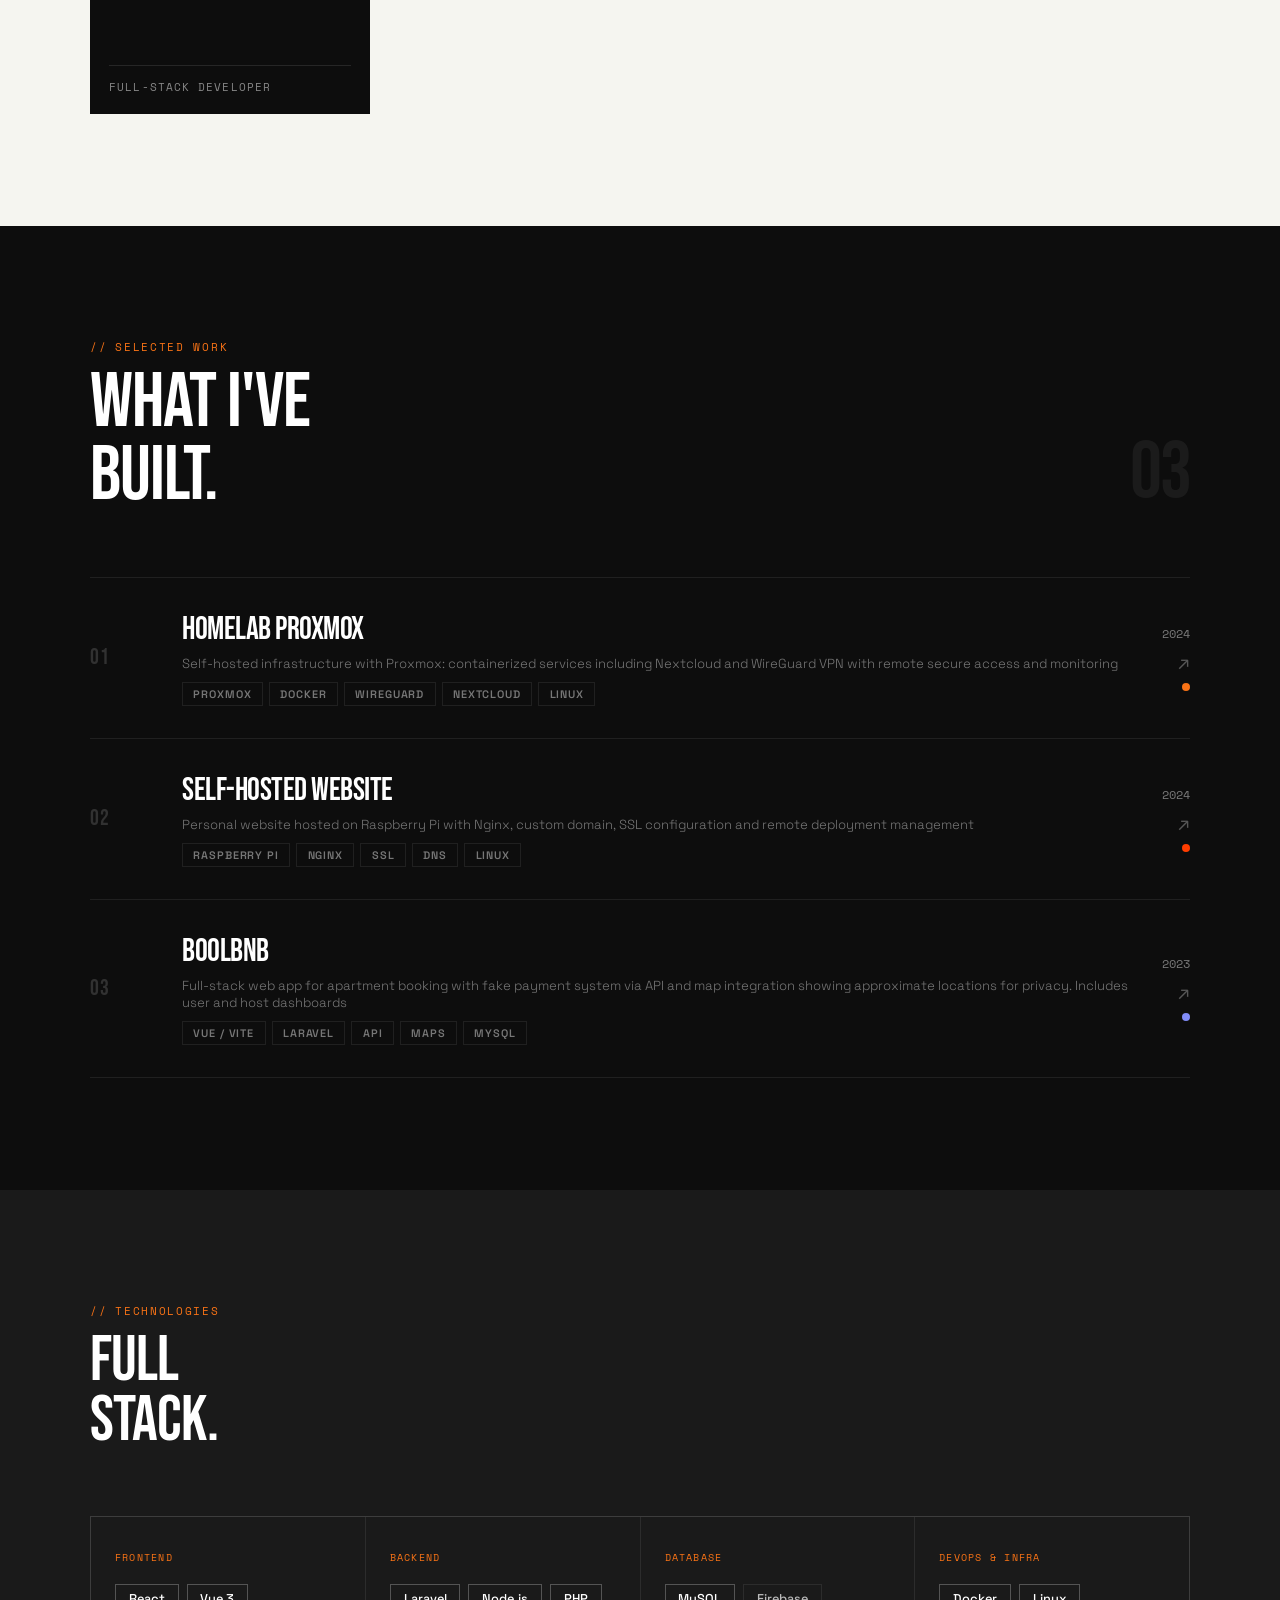
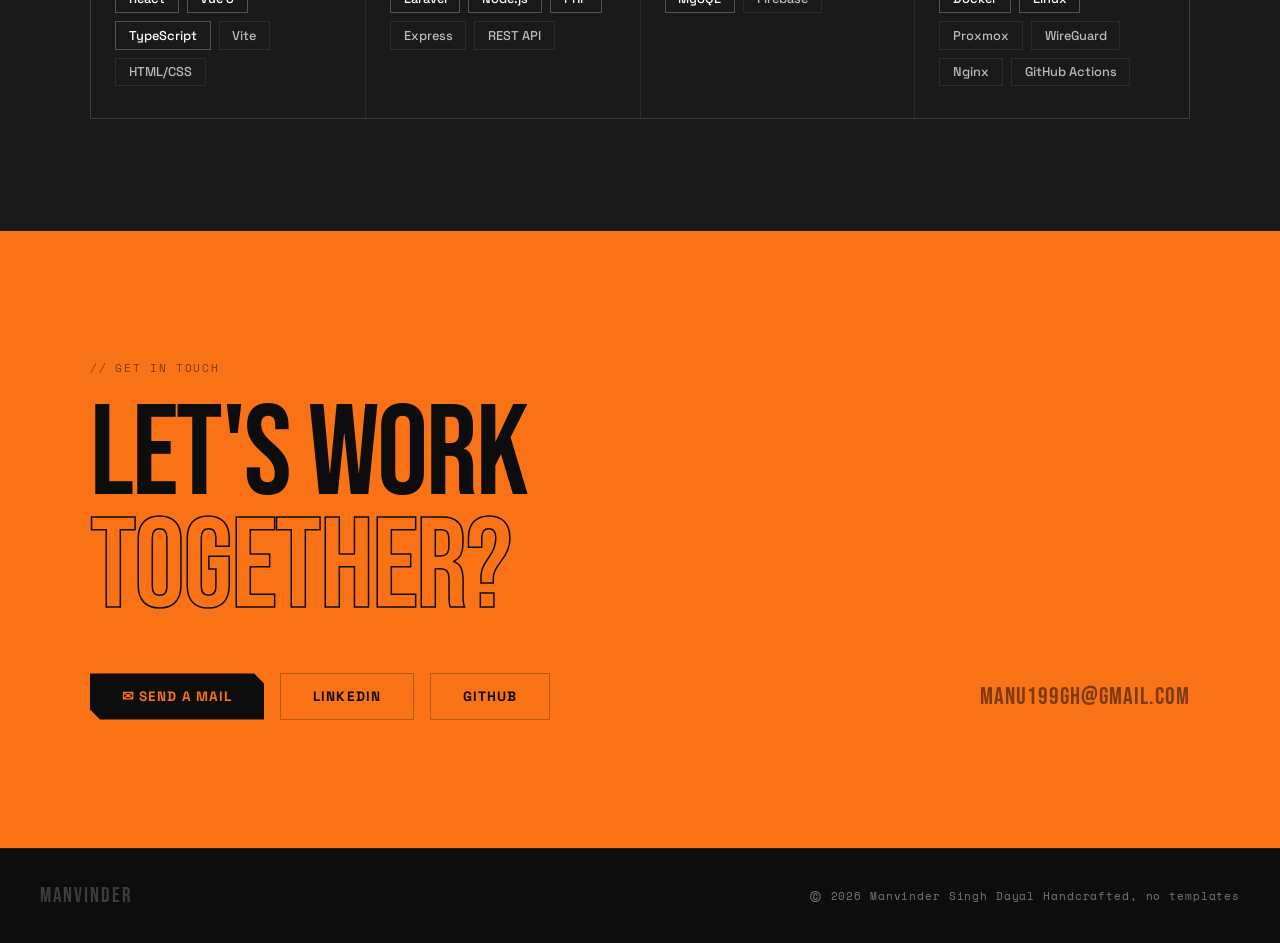
==== commit e70e96b9: "[fix] minor css issues" ====
--- a/index.html
+++ b/index.html
@@ -12,10 +12,10 @@
     <link rel="stylesheet" href="/css/navbar.css">
     <link rel="stylesheet" href="/css/aboutme.css">
     <link rel="stylesheet" href="/css/projects.css">
-    <link rel="stylesheet" href="/css/main.css">
     <link rel="stylesheet" href="/css/skills.css">
     <link rel="stylesheet" href="/css/contacts.css">
     <link rel="stylesheet" href="/css/footer.css">
+    <link rel="stylesheet" href="/css/main.css">
 
 
 
@@ -425,7 +425,10 @@
     <!-- FOOTER -->
     <footer>
         <div class="ft-logo">MANVINDER</div>
-        <div class="ft-copy">© 2024 Manvinder Singh Dayal — Handcrafted, no templates</div>
+        <div class="ft-copy">
+            <span class="copy-name"><span class="copyright">©</span> <span class="text">2026 Manvinder Singh Dayal </span></span>  
+            <span class="copy-template"> Handcrafted, no templates</span>
+        </div>
     </footer>
 
     <!-- SCRIPTS -->
--- a/css/style.css
+++ b/css/style.css
@@ -2,11 +2,8 @@
     margin: 0;
     padding: 0;
     box-sizing: border-box;
-    scroll-behavior: smooth !important;
 }
-html{
-  scroll-behavior: smooth;
-}
+
 :root{
     --main:#F97316;
     --dark:#0D0D0D;
@@ -25,7 +22,7 @@
     background: var(--dark);
     color: var(--text-light);
     /* overflow: hidden; */
-    cursor: none;
+    cursor: auto;
 }
 #cursor{
     width: 12px;
--- a/css/footer.css
+++ b/css/footer.css
@@ -19,4 +19,21 @@
   font-size: 0.68rem;
   color: var(--muted);
   letter-spacing: 0.08em;
+  display: flex;
+  justify-content: center ;
+  align-items: center;
+  flex-direction: row;
+}
+.ft-copy .copy-template{
+  margin-left: 8px;
+}
+.copyright{
+  font-size: 1.9em;
+  position: relative;
+  top: 5px;
+}
+.copy-name .text{
+  top: -4px;
+  position: relative;
+
 }
--- a/css/main.css
+++ b/css/main.css
@@ -5,8 +5,11 @@
     position: relative;
     overflow: hidden;
 }
-* :hover{
-    cursor: none;
+.custom-cursor * {
+  cursor: none;
+}
+body {
+  cursor: auto;
 }
 
 /* dot-grid background on hero-left */
@@ -54,9 +57,7 @@
 h1 .main {
     color: var(--main);
 }
-button{
-    cursor: none;
-}
+
 .hero-desc {
     font-size: 0.95rem;
     color: rgba(255,255,255,0.5);
@@ -108,7 +109,6 @@
 .btn-contacts:hover {
     border-color: var(--main);
     background: rgba(200,255,0,0.06);
-    cursor: none;
 }
 .hero-right {
     background: var(--mid);
@@ -246,12 +246,19 @@
   .marquee-wrap{margin-top: -3px;}
   nav{display: hidden;}
   h1{font-size: 400%;}
-  .sk-grid{grid-template-columns:1fr !important}
-  .ft-copy{font-size: 0.45rem !important}
+  .sk-grid{grid-template-columns:1fr}
+  .ft-copy{font-size: 0.45rem; flex-direction: column;}
 }
 
 @media(max-width: 800px){
+    .ft-copy{font-size: 0.45rem; flex-direction: column;}
     .hero-terminal{display: none;}
+    .copyright{
+    font-size: 1.9em;
+    position: relative;
+    top: 1px;
+    }
+    
 }
 
 
